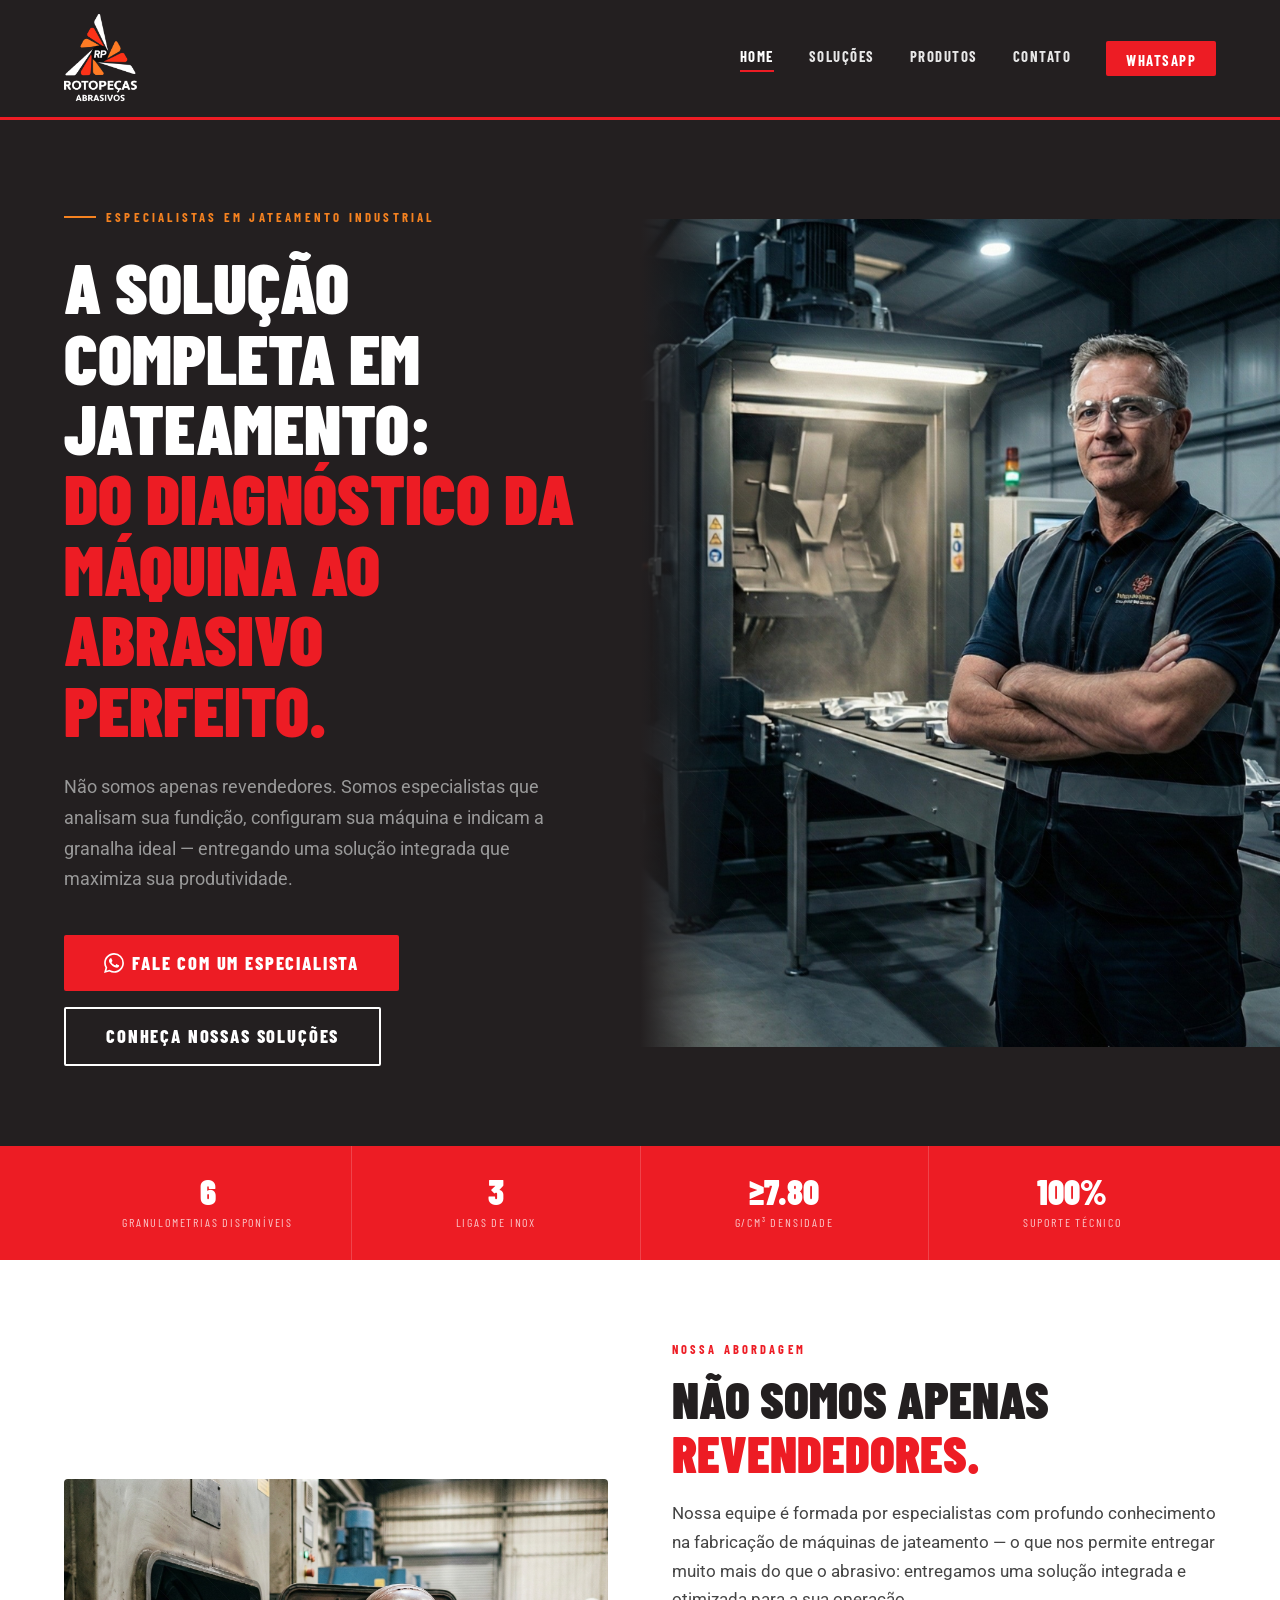
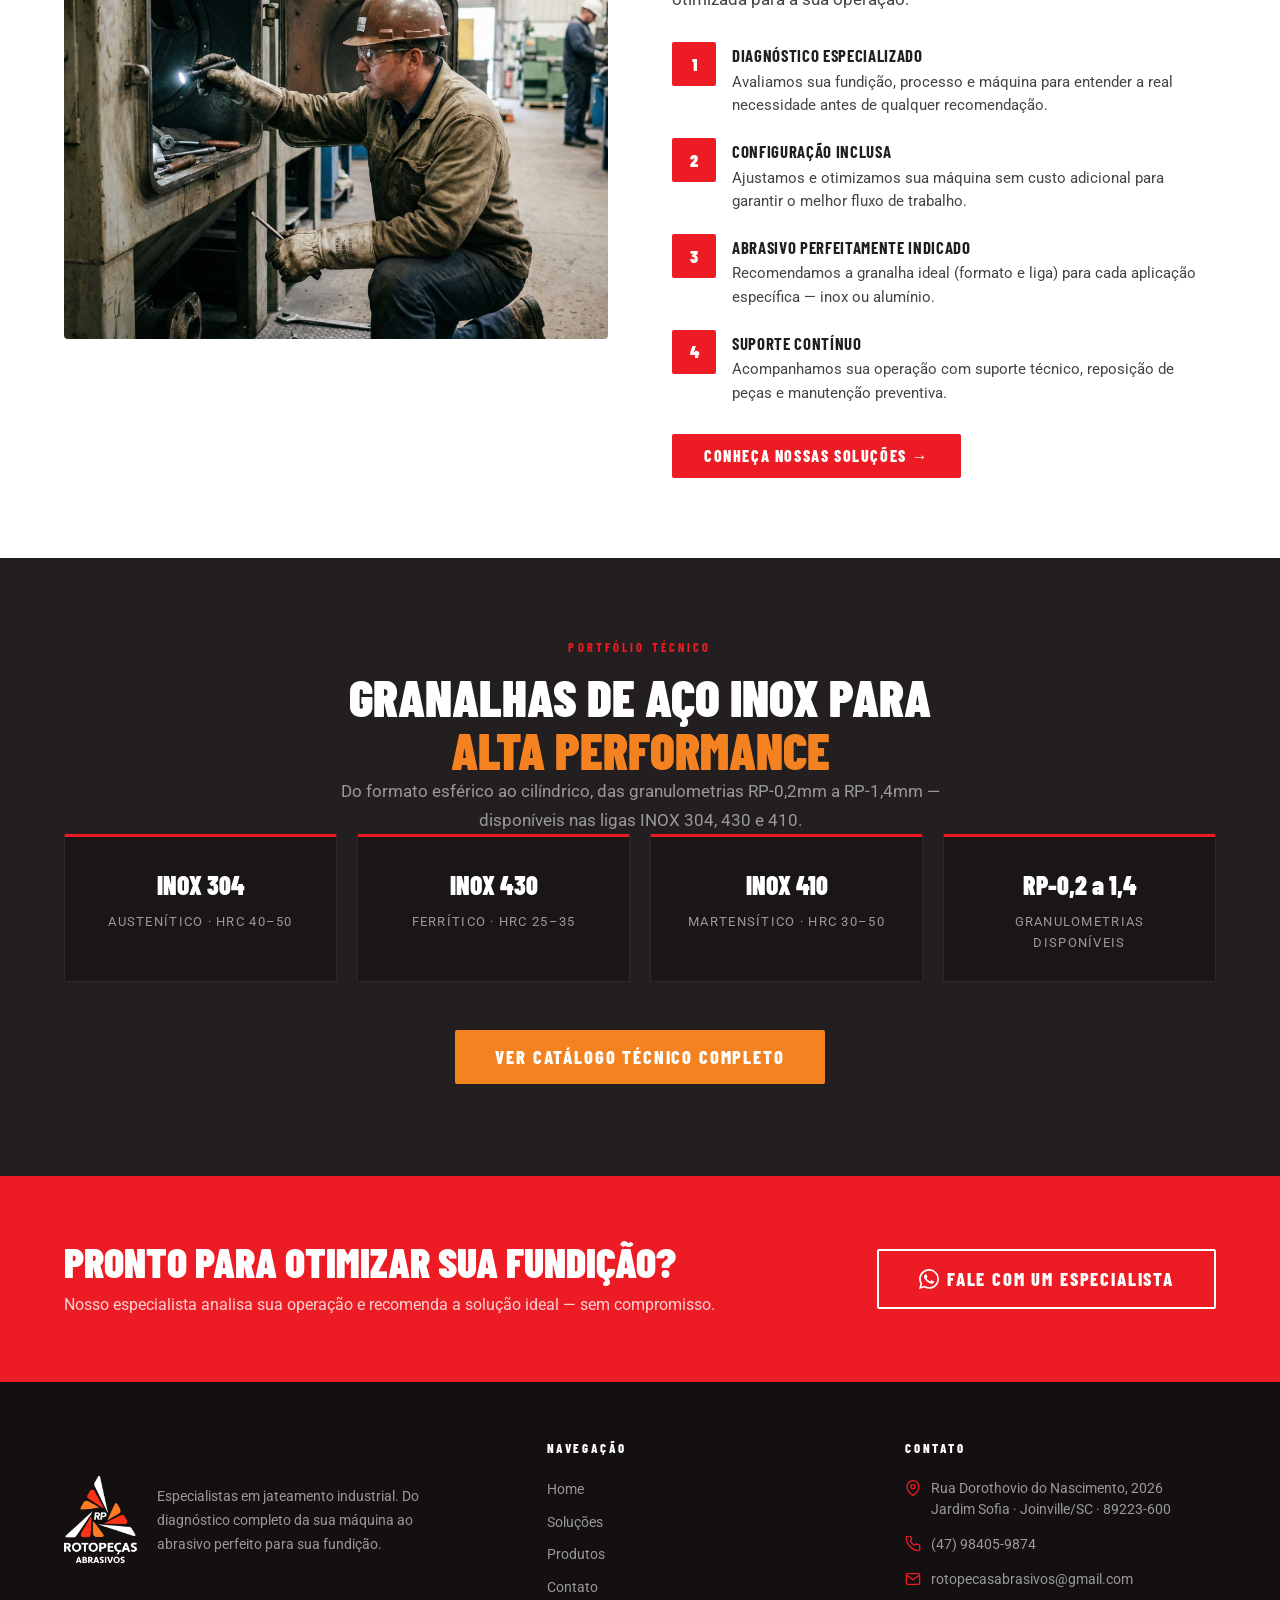
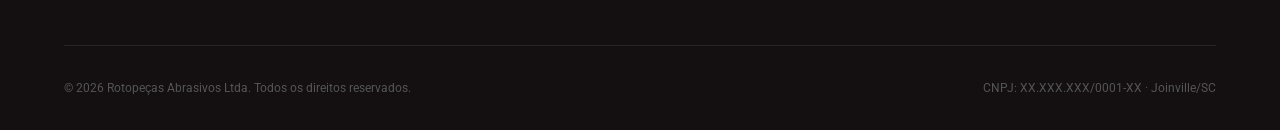
==== index.html @ f560e46e "versão incial do site multi-page rotopeças" ====
<!DOCTYPE html>
<html lang="pt-BR">
<head>
  <meta charset="UTF-8" />
  <meta name="viewport" content="width=device-width, initial-scale=1.0" />
  <title>Rotopeças Abrasivos — Soluções em Jateamento</title>
  <meta name="description" content="Especialistas em configuração de máquinas de jateamento e fornecimento de granalhas de inox. Do diagnóstico ao abrasivo perfeito." />
  <link rel="stylesheet" href="style.css" />
  <script src="script.js" defer></script>
</head>
<body>

  <!-- ===== NAVBAR ===== -->
  <nav class="navbar">
    <a href="index.html" class="navbar__logo">
      <img src="assets/logo-rotopecas.png" alt="Rotopeças Abrasivos" style="height: 90px; margin: 0 auto;">
    </a>
    <button class="nav-toggle" aria-label="Menu">
      <span></span><span></span><span></span>
    </button>
    <div class="navbar__links">
      <a href="index.html" class="active">Home</a>
      <a href="solucoes.html">Soluções</a>
      <a href="produtos.html">Produtos</a>
      <a href="contato.html">Contato</a>
      <a href="https://wa.me/5547984059874" target="_blank" class="navbar__cta">WhatsApp</a>
    </div>
  </nav>

  <!-- ===== HERO ===== -->
  <section class="hero">
    <div class="hero__content">
      <span class="hero__eyebrow">Especialistas em jateamento industrial</span>
      <h1 class="hero__title">
        A solução completa em jateamento:
        <em>Do diagnóstico da máquina ao abrasivo perfeito.</em>
      </h1>
      <p class="hero__desc">
        Não somos apenas revendedores. Somos especialistas que analisam sua fundição,
        configuram sua máquina e indicam a granalha ideal — entregando uma solução integrada
        que maximiza sua produtividade.
      </p>
      <div class="hero__actions">
        <a href="https://wa.me/5547984059874" target="_blank" class="btn btn--red btn--lg">
          <svg width="20" height="20" fill="currentColor" viewBox="0 0 24 24"><path d="M17.472 14.382c-.297-.149-1.758-.867-2.03-.967-.273-.099-.471-.148-.67.15-.197.297-.767.966-.94 1.164-.173.199-.347.223-.644.075-.297-.15-1.255-.463-2.39-1.475-.883-.788-1.48-1.761-1.653-2.059-.173-.297-.018-.458.13-.606.134-.133.298-.347.446-.52.149-.174.198-.298.298-.497.099-.198.05-.371-.025-.52-.075-.149-.669-1.612-.916-2.207-.242-.579-.487-.5-.669-.51-.173-.008-.371-.01-.57-.01-.198 0-.52.074-.792.372-.272.297-1.04 1.016-1.04 2.479 0 1.462 1.065 2.875 1.213 3.074.149.198 2.096 3.2 5.077 4.487.709.306 1.262.489 1.694.625.712.227 1.36.195 1.871.118.571-.085 1.758-.719 2.006-1.413.248-.694.248-1.289.173-1.413-.074-.124-.272-.198-.57-.347m-5.421 7.403h-.004a9.87 9.87 0 01-5.031-1.378l-.361-.214-3.741.982.998-3.648-.235-.374a9.86 9.86 0 01-1.51-5.26c.001-5.45 4.436-9.884 9.888-9.884 2.64 0 5.122 1.03 6.988 2.898a9.825 9.825 0 012.893 6.994c-.003 5.45-4.437 9.884-9.885 9.884m8.413-18.297A11.815 11.815 0 0012.05 0C5.495 0 .16 5.335.157 11.892c0 2.096.547 4.142 1.588 5.945L.057 24l6.305-1.654a11.882 11.882 0 005.683 1.448h.005c6.554 0 11.89-5.335 11.893-11.893a11.821 11.821 0 00-3.48-8.413z"/></svg>
          Fale com um Especialista
        </a>
        <a href="solucoes.html" class="btn btn--outline-white btn--lg">Conheça nossas Soluções</a>
      </div>
    </div>
    <div class="hero__image">
      <div class="img-placeholder">
        <img src="assets/especialista.png" alt="Especialista Jateamento">
      </div>
    </div>
  </section>

  <!-- ===== STATS BAR ===== -->
  <div class="stats-bar">
    <div class="stats-bar__item">
      <span class="stats-bar__num">6</span>
      <span class="stats-bar__label">Granulometrias Disponíveis</span>
    </div>
    <div class="stats-bar__item">
      <span class="stats-bar__num">3</span>
      <span class="stats-bar__label">Ligas de Inox</span>
    </div>
    <div class="stats-bar__item">
      <span class="stats-bar__num">≥7.80</span>
      <span class="stats-bar__label">g/cm³ Densidade</span>
    </div>
    <div class="stats-bar__item">
      <span class="stats-bar__num">100%</span>
      <span class="stats-bar__label">Suporte Técnico</span>
    </div>
  </div>

  <!-- ===== NOSSA ABORDAGEM ===== -->
  <section class="section">
    <div class="abordagem">
      <div class="abordagem__image abordagem__image--relative">
        <div class="img-placeholder img-placeholder--height-460">
          <img src="assets/equipe-especialista.png" alt="Equipe Especialista">
        </div>
      </div>

      <div>
        <span class="section__label">Nossa Abordagem</span>
        <h2 class="section__title">Não somos apenas <em>revendedores.</em></h2>
        <p class="section__subtitle">
          Nossa equipe é formada por especialistas com profundo conhecimento na
          fabricação de máquinas de jateamento — o que nos permite entregar muito mais
          do que o abrasivo: entregamos uma solução integrada e otimizada para a sua operação.
        </p>

        <div class="abordagem__points">
          <div class="abordagem__point">
            <div class="abordagem__point-icon">1</div>
            <div class="abordagem__point-text">
              <strong>Diagnóstico Especializado</strong>
              <p>Avaliamos sua fundição, processo e máquina para entender a real necessidade antes de qualquer recomendação.</p>
            </div>
          </div>
          <div class="abordagem__point">
            <div class="abordagem__point-icon">2</div>
            <div class="abordagem__point-text">
              <strong>Configuração Inclusa</strong>
              <p>Ajustamos e otimizamos sua máquina sem custo adicional para garantir o melhor fluxo de trabalho.</p>
            </div>
          </div>
          <div class="abordagem__point">
            <div class="abordagem__point-icon">3</div>
            <div class="abordagem__point-text">
              <strong>Abrasivo Perfeitamente Indicado</strong>
              <p>Recomendamos a granalha ideal (formato e liga) para cada aplicação específica — inox ou alumínio.</p>
            </div>
          </div>
          <div class="abordagem__point">
            <div class="abordagem__point-icon">4</div>
            <div class="abordagem__point-text">
              <strong>Suporte Contínuo</strong>
              <p>Acompanhamos sua operação com suporte técnico, reposição de peças e manutenção preventiva.</p>
            </div>
          </div>
        </div>

        <a href="solucoes.html" class="btn btn--red">Conheça nossas Soluções →</a>
      </div>
    </div>
  </section>

  <!-- ===== PRODUTOS DESTAQUE ===== -->
  <section class="section section--dark">
    <div class="section-centered section-centered-title">
      <span class="section__label">Portfólio Técnico</span>
      <h2 class="section__title section__title--light section-centered-title-light">Granalhas de Aço Inox para <em>Alta Performance</em></h2>
      <p class="section__subtitle section-centered-subtitle">Do formato esférico ao cilíndrico, das granulometrias RP-0,2mm a RP-1,4mm — disponíveis nas ligas INOX 304, 430 e 410.</p>
    </div>

    <div class="feature-grid">
      <div class="feature-card">
        <div class="feature-title">INOX 304</div>
        <div class="feature-subtitle">Austenítico · HRC 40–50</div>
      </div>
      <div class="feature-card feature-card--orange">
        <div class="feature-title">INOX 430</div>
        <div class="feature-subtitle">Ferrítico · HRC 25–35</div>
      </div>
      <div class="feature-card">
        <div class="feature-title">INOX 410</div>
        <div class="feature-subtitle">Martensítico · HRC 30–50</div>
      </div>
      <div class="feature-card">
        <div class="feature-title">RP-0,2 a 1,4</div>
        <div class="feature-subtitle">Granulometrias disponíveis</div>
      </div>
    </div>

    <div class="section-centered">
      <a href="produtos.html" class="btn btn--orange btn--lg">Ver Catálogo Técnico Completo</a>
    </div>
  </section>

  <!-- ===== CTA STRIP ===== -->
  <div class="cta-strip">
    <div class="cta-strip__text">
      <h2>Pronto para otimizar sua fundição?</h2>
      <p>Nosso especialista analisa sua operação e recomenda a solução ideal — sem compromisso.</p>
    </div>
    <a href="https://wa.me/5547984059874" target="_blank" class="btn btn--outline-white btn--lg">
      <svg width="20" height="20" fill="currentColor" viewBox="0 0 24 24"><path d="M17.472 14.382c-.297-.149-1.758-.867-2.03-.967-.273-.099-.471-.148-.67.15-.197.297-.767.966-.94 1.164-.173.199-.347.223-.644.075-.297-.15-1.255-.463-2.39-1.475-.883-.788-1.48-1.761-1.653-2.059-.173-.297-.018-.458.13-.606.134-.133.298-.347.446-.52.149-.174.198-.298.298-.497.099-.198.05-.371-.025-.52-.075-.149-.669-1.612-.916-2.207-.242-.579-.487-.5-.669-.51-.173-.008-.371-.01-.57-.01-.198 0-.52.074-.792.372-.272.297-1.04 1.016-1.04 2.479 0 1.462 1.065 2.875 1.213 3.074.149.198 2.096 3.2 5.077 4.487.709.306 1.262.489 1.694.625.712.227 1.36.195 1.871.118.571-.085 1.758-.719 2.006-1.413.248-.694.248-1.289.173-1.413-.074-.124-.272-.198-.57-.347m-5.421 7.403h-.004a9.87 9.87 0 01-5.031-1.378l-.361-.214-3.741.982.998-3.648-.235-.374a9.86 9.86 0 01-1.51-5.26c.001-5.45 4.436-9.884 9.888-9.884 2.64 0 5.122 1.03 6.988 2.898a9.825 9.825 0 012.893 6.994c-.003 5.45-4.437 9.884-9.885 9.884m8.413-18.297A11.815 11.815 0 0012.05 0C5.495 0 .16 5.335.157 11.892c0 2.096.547 4.142 1.588 5.945L.057 24l6.305-1.654a11.882 11.882 0 005.683 1.448h.005c6.554 0 11.89-5.335 11.893-11.893a11.821 11.821 0 00-3.48-8.413z"/></svg>
      Fale com um Especialista
    </a>
  </div>

  <!-- ===== FOOTER ===== -->
  <footer class="footer">
    <div class="footer__top">
      <div class="footer__brand">
        <img src="assets/logo-rotopecas.png" alt="Rotopeças Abrasivos" style="height: 90px;">
        <div>
          <p>Especialistas em jateamento industrial. Do diagnóstico completo da sua máquina ao abrasivo perfeito para sua fundição.</p>
        </div>
      </div>
      <div>
        <div class="footer__col-title">Navegação</div>
        <div class="footer__links">
          <a href="index.html">Home</a>
          <a href="solucoes.html">Soluções</a>
          <a href="produtos.html">Produtos</a>
          <a href="contato.html">Contato</a>
        </div>
      </div>
      <div>
        <div class="footer__col-title">Contato</div>
        <div class="footer__contact-item">
          <svg width="16" height="16" fill="none" stroke="currentColor" stroke-width="2" viewBox="0 0 24 24"><path d="M21 10c0 7-9 13-9 13s-9-6-9-13a9 9 0 0118 0z"/><circle cx="12" cy="10" r="3"/></svg>
          <span>Rua Dorothovio do Nascimento, 2026<br/>Jardim Sofia · Joinville/SC · 89223-600</span>
        </div>
        <div class="footer__contact-item">
          <svg width="16" height="16" fill="none" stroke="currentColor" stroke-width="2" viewBox="0 0 24 24"><path d="M22 16.92v3a2 2 0 01-2.18 2 19.79 19.79 0 01-8.63-3.07A19.5 19.5 0 013.07 9.18 19.79 19.79 0 012 2.18 2 2 0 014 0h3a2 2 0 012 1.72 12.84 12.84 0 00.7 2.81 2 2 0 01-.45 2.11L8.09 7.91a16 16 0 006 6l1.27-1.27a2 2 0 012.11-.45 12.84 12.84 0 002.81.7A2 2 0 0122 14v2.92z"/></svg>
          <span><a href="tel:+5547984059874">(47) 98405-9874</a></span>
        </div>
        <div class="footer__contact-item">
          <svg width="16" height="16" fill="none" stroke="currentColor" stroke-width="2" viewBox="0 0 24 24"><path d="M4 4h16c1.1 0 2 .9 2 2v12c0 1.1-.9 2-2 2H4c-1.1 0-2-.9-2-2V6c0-1.1.9-2 2-2z"/><polyline points="22,6 12,13 2,6"/></svg>
          <span><a href="mailto:rotopecasabrasivos@gmail.com">rotopecasabrasivos@gmail.com</a></span>
        </div>
      </div>
    </div>
    <div class="footer__bottom">
      <span>© 2026 Rotopeças Abrasivos Ltda. Todos os direitos reservados.</span>
      <span>CNPJ: XX.XXX.XXX/0001-XX · Joinville/SC</span>
    </div>
  </footer>

</body>
</html>
---- style.css ----
/* =========================================
   ROTOPEÇAS ABRASIVOS LTDA — style.css
   Industrial / Precision Aesthetic
   Fonts: Barlow Condensed (display) + Roboto (body)
   ========================================= */

@import url('https://fonts.googleapis.com/css2?family=Barlow+Condensed:wght@400;600;700;800;900&family=Roboto:wght@300;400;500;700&display=swap');

/* --- CSS Variables --- */
:root {
  --black:    #231f20;
  --red:      #ed1c24;
  --orange:   #f58220;
  --white:    #ffffff;
  --gray-100: #f5f5f5;
  --gray-200: #e8e8e8;
  --gray-400: #999999;
  --gray-700: #444444;
  --font-display: 'Barlow Condensed', sans-serif;
  --font-body:    'Roboto', sans-serif;
  --transition:   0.28s cubic-bezier(0.4, 0, 0.2, 1);
  --shadow-sm:    0 2px 8px rgba(0,0,0,0.10);
  --shadow-md:    0 6px 24px rgba(0,0,0,0.14);
  --shadow-lg:    0 16px 48px rgba(0,0,0,0.20);
}

/* --- Reset & Base --- */
*, *::before, *::after { box-sizing: border-box; margin: 0; padding: 0; }
html { scroll-behavior: smooth; font-size: 16px; }
body {
  font-family: var(--font-body);
  background: var(--white);
  color: var(--black);
  line-height: 1.6;
  overflow-x: hidden;
}
img { display: block; max-width: 100%; }
a { text-decoration: none; color: inherit; }
ul { list-style: none; }

/* =========================================
   NAVBAR
   ========================================= */
.navbar {
  position: sticky;
  top: 0;
  z-index: 1000;
  background: var(--black);
  border-bottom: 3px solid var(--red);
  display: flex;
  align-items: center;
  justify-content: space-between;
  padding: 0 5vw;
  height: 120px;
}
.navbar__logo {
  display: flex;
  flex-direction: row;
  align-items: center;
  justify-content: flex-start;
  gap: 20px;
}
.navbar__logo span:first-child {
  font-family: var(--font-display);
  font-weight: 900;
  font-size: 1.45rem;
  letter-spacing: 0.04em;
  color: var(--white);
  text-transform: uppercase;
}
.navbar__logo span:last-child {
  font-family: var(--font-display);
  font-weight: 600;
  font-size: 0.7rem;
  letter-spacing: 0.18em;
  color: var(--orange);
  text-transform: uppercase;
}
.navbar__links {
  display: flex;
  gap: 2.2rem;
  align-items: center;
}
.navbar__links a {
  font-family: var(--font-display);
  font-weight: 700;
  font-size: 0.92rem;
  letter-spacing: 0.1em;
  text-transform: uppercase;
  color: var(--gray-200);
  position: relative;
  padding-bottom: 4px;
  transition: color var(--transition);
}
.navbar__links a::after {
  content: '';
  position: absolute;
  bottom: 0; left: 0;
  width: 0; height: 2px;
  background: var(--red);
  transition: width var(--transition);
}
.navbar__links a:hover,
.navbar__links a.active { color: var(--white); }
.navbar__links a:hover::after,
.navbar__links a.active::after { width: 100%; }
.navbar__cta {
  background: var(--red);
  color: var(--white) !important;
  padding: 8px 20px;
  border-radius: 2px;
  font-family: var(--font-display);
  font-weight: 800;
  font-size: 0.85rem;
  letter-spacing: 0.12em;
  text-transform: uppercase;
  transition: background var(--transition), transform var(--transition);
}
.navbar__cta:hover { background: #c4141a !important; transform: translateY(-1px); }
.navbar__cta::after { display: none !important; }

/* Hamburger */
.nav-toggle { display: none; background: none; border: none; cursor: pointer; padding: 4px; }
.nav-toggle span {
  display: block; width: 24px; height: 2px;
  background: var(--white); margin: 5px 0;
  transition: all var(--transition);
}

/* =========================================
   BUTTONS
   ========================================= */
.btn {
  display: inline-flex; align-items: center; gap: 8px;
  font-family: var(--font-display);
  font-weight: 800;
  font-size: 1rem;
  letter-spacing: 0.1em;
  text-transform: uppercase;
  padding: 14px 32px;
  border: none;
  cursor: pointer;
  border-radius: 2px;
  transition: all var(--transition);
  line-height: 1;
}
.btn--red   { background: var(--red);    color: var(--white); }
.btn--red:hover { background: #c4141a; transform: translateY(-2px); box-shadow: 0 8px 20px rgba(237,28,36,0.35); }
.btn--orange { background: var(--orange); color: var(--white); }
.btn--orange:hover { background: #d96f15; transform: translateY(-2px); box-shadow: 0 8px 20px rgba(245,130,32,0.35); }
.btn--outline-white {
  background: transparent;
  color: var(--white);
  border: 2px solid var(--white);
}
.btn--outline-white:hover { background: var(--white); color: var(--black); }
.btn--outline-red {
  background: transparent;
  color: var(--red);
  border: 2px solid var(--red);
}
.btn--outline-red:hover { background: var(--red); color: var(--white); }
.btn--lg { font-size: 1.15rem; padding: 18px 40px; }
.btn--xl { font-size: 1.3rem; padding: 22px 56px; }

/* =========================================
   SECTION COMMONS
   ========================================= */
.section { padding: 80px 5vw; }
.section--dark { background: var(--black); color: var(--white); }
.section--gray { background: var(--gray-100); }
.section__label {
  font-family: var(--font-display);
  font-weight: 700;
  font-size: 0.78rem;
  letter-spacing: 0.25em;
  text-transform: uppercase;
  color: var(--red);
  margin-bottom: 12px;
  display: block;
}
.section__title {
  font-family: var(--font-display);
  font-weight: 900;
  font-size: clamp(2rem, 4vw, 3.2rem);
  line-height: 1.05;
  text-transform: uppercase;
  margin-bottom: 20px;
}
.section__title em { font-style: normal; color: var(--red); }
.section__title--light em { color: var(--orange); }
.section__subtitle {
  font-size: 1.05rem;
  color: var(--gray-700);
  max-width: 640px;
  line-height: 1.7;
}
.section--dark .section__subtitle { color: var(--gray-400); }

/* =========================================
   IMAGE PLACEHOLDER
   ========================================= */
.img-placeholder {
  background: linear-gradient(135deg, #2a2a2a 0%, #1a1a1a 100%);
  display: flex;
  flex-direction: column;
  align-items: center;
  justify-content: center;
  color: #555;
  font-family: var(--font-display);
  font-size: 0.85rem;
  letter-spacing: 0.1em;
  text-transform: uppercase;
  gap: 10px;
  position: relative;
  overflow: hidden;
  height: 100%;
}

.img-placeholder img {
  width: 100%;
  height: 100%;
  object-fit: cover;
  object-position: center;
}
.img-placeholder::before {
  content: '';
  position: absolute;
  inset: 0;
  background: repeating-linear-gradient(
    45deg,
    transparent,
    transparent 20px,
    rgba(255,255,255,0.02) 20px,
    rgba(255,255,255,0.02) 21px
  );
}
.img-placeholder svg { opacity: 0.3; }
.img-placeholder span { opacity: 0.5; }

/* =========================================
   HERO — INDEX
   ========================================= */
.hero {
  min-height: 92vh;
  background: var(--black);
  display: grid;
  grid-template-columns: 1fr 1fr;
  align-items: center;
  gap: 0;
  position: relative;
  overflow: hidden;
}

.hero__content {
  padding: 80px 5vw 80px 5vw;
  z-index: 2;
  animation: fadeUp 0.8s ease both;
}
.hero__eyebrow {
  display: inline-flex;
  align-items: center;
  gap: 10px;
  font-family: var(--font-display);
  font-weight: 700;
  font-size: 0.8rem;
  letter-spacing: 0.25em;
  text-transform: uppercase;
  color: var(--orange);
  margin-bottom: 24px;
}
.hero__eyebrow::before {
  content: '';
  display: block;
  width: 32px; height: 2px;
  background: var(--orange);
}
.hero__title {
  font-family: var(--font-display);
  font-weight: 900;
  font-size: clamp(2.5rem, 5.5vw, 4.4rem);
  line-height: 1.0;
  text-transform: uppercase;
  color: var(--white);
  margin-bottom: 28px;
}
.hero__title em { font-style: normal; color: var(--red); display: block; }
.hero__desc {
  font-size: 1.1rem;
  color: var(--gray-400);
  max-width: 500px;
  line-height: 1.75;
  margin-bottom: 40px;
}
.hero__actions { display: flex; gap: 16px; flex-wrap: wrap; }
.hero__image {
  height: 92vh;
  position: relative;
}
.hero__image .img-placeholder {
  height: 100%;
  width: 100%;
}
.hero__image::after {
  content: '';
  position: absolute;
  left: 0; top: 0; bottom: 0;
  width: 80px;
  background: linear-gradient(to right, var(--black), transparent);
  pointer-events: none;
}

/* =========================================
   STATS BAR
   ========================================= */
.stats-bar {
  background: var(--red);
  padding: 0 5vw;
  display: flex;
  gap: 0;
  overflow: hidden;
}
.stats-bar__item {
  flex: 1;
  padding: 28px 24px;
  border-right: 1px solid rgba(255,255,255,0.18);
  display: flex;
  flex-direction: column;
  align-items: center;
  text-align: center;
  gap: 4px;
}
.stats-bar__item:last-child { border-right: none; }
.stats-bar__num {
  font-family: var(--font-display);
  font-weight: 900;
  font-size: 2.2rem;
  color: var(--white);
  line-height: 1;
}
.stats-bar__label {
  font-family: var(--font-display);
  font-size: 0.75rem;
  letter-spacing: 0.15em;
  text-transform: uppercase;
  color: rgba(255,255,255,0.75);
}

/* =========================================
   ABORDAGEM — INDEX
   ========================================= */
.abordagem {
  display: grid;
  grid-template-columns: 1fr 1fr;
  gap: 64px;
  align-items: center;
}
.abordagem__image {
  height: 460px;
  border-radius: 4px;
  overflow: hidden;
  position: relative;
}
.abordagem__image .img-placeholder { height: 100%; }
.abordagem__badge {
  position: absolute;
  bottom: -20px; right: -20px;
  background: var(--red);
  color: var(--white);
  font-family: var(--font-display);
  font-weight: 900;
  font-size: 0.8rem;
  letter-spacing: 0.15em;
  text-transform: uppercase;
  padding: 16px 24px;
  line-height: 1.3;
  text-align: center;
  border-radius: 2px;
  box-shadow: var(--shadow-lg);
}
.abordagem__points {
  display: flex;
  flex-direction: column;
  gap: 20px;
  margin: 28px 0;
}
.abordagem__point {
  display: flex;
  gap: 16px;
  align-items: flex-start;
}
.abordagem__point-icon {
  width: 44px; height: 44px; min-width: 44px;
  background: var(--red);
  border-radius: 2px;
  display: flex;
  align-items: center;
  justify-content: center;
  color: var(--white);
  font-family: var(--font-display);
  font-weight: 900;
  font-size: 1.1rem;
}
.abordagem__point-text strong {
  display: block;
  font-family: var(--font-display);
  font-weight: 700;
  font-size: 1.05rem;
  letter-spacing: 0.04em;
  text-transform: uppercase;
  color: var(--black);
  margin-bottom: 2px;
}
.abordagem__point-text p { font-size: 0.92rem; color: var(--gray-700); }

/* =========================================
   PAGE HERO (inner pages)
   ========================================= */
.page-hero {
  background: var(--black);
  padding: 72px 5vw 64px;
  position: relative;
  overflow: hidden;
  border-bottom: 3px solid var(--red);
}

.page-hero__label {
  font-family: var(--font-display);
  font-weight: 700;
  font-size: 0.78rem;
  letter-spacing: 0.3em;
  text-transform: uppercase;
  color: var(--orange);
  display: flex;
  align-items: center;
  gap: 10px;
  margin-bottom: 16px;
}
.page-hero__label::before {
  content: '';
  display: block; width: 28px; height: 2px;
  background: var(--orange);
}
.page-hero__title {
  font-family: var(--font-display);
  font-weight: 900;
  font-size: clamp(2.2rem, 5vw, 4rem);
  text-transform: uppercase;
  color: var(--white);
  line-height: 1.0;
  max-width: 800px;
}
.page-hero__title em { font-style: normal; color: var(--red); }
.page-hero__sub {
  font-size: 1rem;
  color: var(--gray-400);
  margin-top: 16px;
  max-width: 600px;
}

/* =========================================
   SOLUCOES PAGE
   ========================================= */
.steps-grid {
  display: grid;
  grid-template-columns: repeat(2, 1fr);
  gap: 24px;
  margin-top: 56px;
}
.step-card {
  background: var(--white);
  border: 1px solid var(--gray-200);
  border-top: 4px solid var(--red);
  padding: 36px 32px;
  position: relative;
  transition: box-shadow var(--transition), transform var(--transition);
  border-radius: 2px;
}
.step-card:hover { box-shadow: var(--shadow-lg); transform: translateY(-4px); }
.step-card:nth-child(2) { border-top-color: var(--orange); }
.step-card:nth-child(3) { border-top-color: var(--orange); }
.step-card__num {
  font-family: var(--font-display);
  font-weight: 900;
  font-size: 4rem;
  color: var(--gray-200);
  line-height: 1;
  position: absolute;
  top: 20px; right: 24px;
}
.step-card__icon {
  width: 52px; height: 52px;
  background: var(--black);
  border-radius: 2px;
  display: flex;
  align-items: center;
  justify-content: center;
  margin-bottom: 20px;
}
.step-card__title {
  font-family: var(--font-display);
  font-weight: 800;
  font-size: 1.35rem;
  letter-spacing: 0.04em;
  text-transform: uppercase;
  color: var(--black);
  margin-bottom: 12px;
}
.step-card__desc {
  font-size: 0.95rem;
  color: var(--gray-700);
  line-height: 1.7;
}
.step-card__detail-list {
  margin-top: 16px;
  display: flex;
  flex-direction: column;
  gap: 8px;
}
.step-card__detail-list li {
  font-size: 0.88rem;
  color: var(--gray-700);
  padding-left: 16px;
  position: relative;
}
.step-card__detail-list li::before {
  content: '▶';
  position: absolute;
  left: 0;
  color: var(--red);
  font-size: 0.55rem;
  top: 5px;
}

/* Consultivo full section */
.consultivo {
  display: grid;
  grid-template-columns: 1fr 1fr;
  gap: 64px;
  align-items: center;
  margin-bottom: 80px;
}
.consultivo__image {
  height: 420px;
  border-radius: 4px;
  overflow: hidden;
}
.consultivo__image .img-placeholder { height: 100%; }
.highlight-box {
  background: var(--black);
  color: var(--white);
  border-left: 4px solid var(--red);
  padding: 28px 32px;
  margin: 32px 0;
  border-radius: 0 4px 4px 0;
}
.highlight-box p {
  font-family: var(--font-display);
  font-weight: 600;
  font-size: 1.1rem;
  line-height: 1.5;
}
.highlight-box p em { font-style: normal; color: var(--orange); }

/* =========================================
   PRODUTOS PAGE
   ========================================= */
.granulometria-grid {
  display: flex;
  flex-wrap: wrap;
  gap: 12px;
  margin: 32px 0 48px;
}
.gran-tag {
  background: var(--black);
  color: var(--white);
  font-family: var(--font-display);
  font-weight: 800;
  font-size: 1.05rem;
  letter-spacing: 0.08em;
  padding: 10px 20px;
  border-radius: 2px;
  border-bottom: 3px solid var(--red);
  transition: all var(--transition);
}
.gran-tag:hover { background: var(--red); border-bottom-color: #900; }

/* Tables */
.table-wrap {
  overflow-x: auto;
  border-radius: 4px;
  box-shadow: var(--shadow-md);
  margin-bottom: 48px;
}
.tech-table {
  width: 100%;
  border-collapse: collapse;
  font-size: 0.9rem;
  min-width: 720px;
}
.tech-table thead {
  background: var(--black);
  color: var(--white);
}
.tech-table thead th {
  font-family: var(--font-display);
  font-weight: 700;
  font-size: 0.8rem;
  letter-spacing: 0.12em;
  text-transform: uppercase;
  padding: 16px 18px;
  text-align: left;
  border-right: 1px solid rgba(255,255,255,0.08);
  white-space: nowrap;
}
.tech-table thead th:last-child { border-right: none; }
.tech-table tbody tr { border-bottom: 1px solid var(--gray-200); transition: background var(--transition); }
.tech-table tbody tr:last-child { border-bottom: none; }
.tech-table tbody tr:hover { background: #fff5f5; }
.tech-table tbody td {
  padding: 14px 18px;
  color: var(--gray-700);
  border-right: 1px solid var(--gray-200);
  vertical-align: middle;
}
.tech-table tbody td:last-child { border-right: none; }
.tech-table tbody td:first-child {
  font-family: var(--font-display);
  font-weight: 700;
  font-size: 1rem;
  color: var(--black);
  white-space: nowrap;
}
.tech-table .td-badge {
  display: inline-block;
  background: var(--gray-100);
  border-radius: 2px;
  padding: 3px 8px;
  font-size: 0.8rem;
  font-family: var(--font-display);
  font-weight: 600;
  letter-spacing: 0.05em;
  color: var(--black);
}
.liga-304 { color: var(--red); }
.liga-430 { color: var(--orange); }
.liga-410 { color: var(--gray-700); }

.table-section-title {
  font-family: var(--font-display);
  font-weight: 900;
  font-size: 1.4rem;
  letter-spacing: 0.06em;
  text-transform: uppercase;
  color: var(--black);
  margin-bottom: 16px;
  padding-bottom: 10px;
  border-bottom: 2px solid var(--red);
  display: flex;
  align-items: center;
  gap: 12px;
}
.table-section-title::before {
  content: '';
  width: 8px; height: 24px;
  background: var(--red);
  border-radius: 1px;
  display: block;
}

/* Specs grid */
.specs-grid {
  display: grid;
  grid-template-columns: repeat(3, 1fr);
  gap: 20px;
  margin-bottom: 56px;
}
.spec-card {
  background: var(--black);
  color: var(--white);
  padding: 28px 24px;
  border-radius: 4px;
  border-bottom: 3px solid var(--red);
  text-align: center;
}
.spec-card:nth-child(2) { border-bottom-color: var(--orange); }
.spec-card__value {
  font-family: var(--font-display);
  font-weight: 900;
  font-size: 2rem;
  color: var(--white);
  line-height: 1;
  margin-bottom: 8px;
}
.spec-card__label {
  font-size: 0.85rem;
  color: var(--gray-400);
  font-family: var(--font-display);
  letter-spacing: 0.08em;
  text-transform: uppercase;
}

/* =========================================
   CONTATO PAGE
   ========================================= */
.contato-layout {
  display: grid;
  grid-template-columns: 1fr 1fr;
  gap: 64px;
  align-items: start;
}
.contato-info__block {
  display: flex;
  gap: 20px;
  align-items: flex-start;
  margin-bottom: 36px;
}
.contato-info__icon {
  width: 52px; height: 52px; min-width: 52px;
  background: var(--red);
  border-radius: 2px;
  display: flex;
  align-items: center;
  justify-content: center;
  color: var(--white);
}
.contato-info__label {
  font-family: var(--font-display);
  font-weight: 700;
  font-size: 0.75rem;
  letter-spacing: 0.2em;
  text-transform: uppercase;
  color: var(--red);
  margin-bottom: 4px;
}
.contato-info__value {
  font-size: 1rem;
  color: var(--black);
  line-height: 1.6;
  font-weight: 500;
}
.contato-info__value a { color: var(--black); transition: color var(--transition); }
.contato-info__value a:hover { color: var(--red); }

.wpp-card {
  background: var(--black);
  border-radius: 8px;
  padding: 48px 40px;
  text-align: center;
  max-width: 100%;
  overflow: hidden;
}
.wpp-card__icon {
  width: 80px; height: 80px;
  background: #25D366;
  border-radius: 50%;
  display: flex;
  align-items: center;
  justify-content: center;
  margin: 0 auto 24px;
}
.wpp-card__title {
  font-family: var(--font-display);
  font-weight: 900;
  font-size: 1.8rem;
  text-transform: uppercase;
  color: var(--white);
  margin-bottom: 12px;
  line-height: 1.1;
}
.wpp-card__sub {
  color: var(--gray-400);
  font-size: 0.95rem;
  margin-bottom: 36px;
  line-height: 1.6;
}
.wpp-card__num {
  font-family: var(--font-display);
  font-weight: 800;
  font-size: 1.5rem;
  color: #25D366;
  margin-bottom: 28px;
}
.btn--wpp {
  background: #25D366;
  color: var(--white) !important;
  width: 100%;
  justify-content: center;
  font-size: 1.15rem;
  padding: 18px;
  border-radius: 4px;
  transition: all var(--transition);
}
.btn--wpp:hover { background: #1da851; transform: scale(1.02); box-shadow: 0 8px 32px rgba(37,211,102,0.35); }

/* Map placeholder */
.map-placeholder {
  height: 280px;
  background: var(--gray-100);
  border-radius: 4px;
  display: flex;
  flex-direction: column;
  align-items: center;
  justify-content: center;
  gap: 12px;
  color: var(--gray-400);
  font-family: var(--font-display);
  font-size: 0.85rem;
  letter-spacing: 0.1em;
  text-transform: uppercase;
  border: 2px solid #ccc;
  margin-top: 32px;
}

/* =========================================
   CTA STRIP
   ========================================= */
.cta-strip {
  background: var(--red);
  padding: 64px 5vw;
  display: flex;
  align-items: center;
  justify-content: space-between;
  gap: 32px;
  flex-wrap: wrap;
}
.cta-strip__text h2 {
  font-family: var(--font-display);
  font-weight: 900;
  font-size: clamp(1.6rem, 3.5vw, 2.6rem);
  text-transform: uppercase;
  color: var(--white);
  line-height: 1.05;
  margin-bottom: 8px;
}
.cta-strip__text p {
  color: rgba(255,255,255,0.8);
  font-size: 1rem;
}

/* =========================================
   FOOTER
   ========================================= */
.footer {
  background: #141011;
  padding: 56px 5vw 32px;
  color: var(--gray-400);
}
.footer__top {
  display: grid;
  grid-template-columns: 1.4fr 1fr 1fr;
  gap: 48px;
  padding-bottom: 40px;
  border-bottom: 1px solid rgba(255,255,255,0.08);
  margin-bottom: 32px;
}

/* --- Adicionado aqui para colocar logo e texto lado a lado --- */
.footer__brand {
  display: flex;
  align-items: center;
  gap: 20px;
}
.footer__brand img {
  flex-shrink: 0; /* Garante que a logo não amasse */
}
/* ------------------------------------------------------------- */

.footer__brand span:first-child {
  font-family: var(--font-display);
  font-weight: 900;
  font-size: 1.3rem;
  color: var(--white);
  text-transform: uppercase;
  letter-spacing: 0.04em;
  display: block;
  margin-bottom: 4px;
}
.footer__brand span:last-child {
  font-family: var(--font-display);
  font-weight: 600;
  font-size: 0.65rem;
  letter-spacing: 0.2em;
  color: var(--orange);
  text-transform: uppercase;
  display: block;
  margin-bottom: 16px;
}
.footer__brand p { 
  font-size: 0.88rem; 
  line-height: 1.7; 
  max-width: 300px; 
}
.footer__col-title {
  font-family: var(--font-display);
  font-weight: 800;
  font-size: 0.8rem;
  letter-spacing: 0.2em;
  text-transform: uppercase;
  color: var(--white);
  margin-bottom: 20px;
}
.footer__links {
  display: flex;
  flex-direction: column;
  gap: 10px;
}
.footer__links a {
  font-size: 0.88rem;
  color: var(--gray-400);
  transition: color var(--transition);
}
.footer__links a:hover { color: var(--orange); }
.footer__contact-item {
  display: flex;
  gap: 10px;
  align-items: flex-start;
  margin-bottom: 14px;
  font-size: 0.88rem;
  line-height: 1.5;
}
.footer__contact-item svg { min-width: 16px; color: var(--red); margin-top: 2px; }
.footer__bottom {
  display: flex;
  justify-content: space-between;
  align-items: center;
  flex-wrap: wrap;
  gap: 12px;
  font-size: 0.78rem;
  color: #555;
}
.footer__bottom a { color: #555; transition: color var(--transition); }
.footer__bottom a:hover { color: var(--orange); }

/* =========================================
   ANIMATIONS
   ========================================= */
@keyframes fadeUp {
  from { opacity: 0; transform: translateY(28px); }
  to   { opacity: 1; transform: translateY(0); }
}

/* =========================================
   QUICK LINKS
   ========================================= */
.quick-links {
  margin-top: 24px;
  background: var(--gray-100);
  border-radius: 4px;
  padding: 28px 24px;
}
.quick-links__title {
  font-family: var(--font-display);
  font-weight: 800;
  font-size: 0.8rem;
  letter-spacing: 0.2em;
  text-transform: uppercase;
  color: var(--black);
  margin-bottom: 16px;
}
.quick-links__list {
  display: flex;
  flex-direction: column;
  gap: 10px;
}
.quick-link {
  display: flex;
  align-items: center;
  gap: 10px;
  padding: 12px 16px;
  background: white;
  border-radius: 4px;
  font-size: 0.9rem;
  color: var(--black);
  font-family: var(--font-body);
  font-weight: 500;
  border: 1px solid var(--gray-200);
  transition: all 0.25s ease;
  text-decoration: none;
}
.quick-link:hover {
  background: var(--gray-100);
  transform: translateY(-1px);
}
.quick-link__arrow {
  color: #25D366;
}

/* =========================================
   WHATSAPP CTA GIANT
   ========================================= */
.wpp-cta-giant {
  background: var(--black);
  padding: 80px 5vw;
  display: flex;
  flex-direction: column;
  align-items: center;
  text-align: center;
  gap: 28px;
}
.wpp-cta-giant__icon {
  width: 100px;
  height: 100px;
  background: #25D366;
  border-radius: 50%;
  display: flex;
  align-items: center;
  justify-content: center;
  box-shadow: 0 0 60px rgba(37,211,102,0.35);
  animation: pulse-wpp 2.2s ease-in-out infinite;
}
@keyframes pulse-wpp {
  0%, 100% { box-shadow: 0 0 40px rgba(37,211,102,0.3); }
  50%       { box-shadow: 0 0 80px rgba(37,211,102,0.55), 0 0 140px rgba(37,211,102,0.15); }
}
.wpp-cta-giant__eyebrow {
  font-family: var(--font-display);
  font-weight: 700;
  font-size: 0.8rem;
  letter-spacing: 0.25em;
  text-transform: uppercase;
  color: #25D366;
}
.wpp-cta-giant__title {
  font-family: var(--font-display);
  font-weight: 900;
  font-size: clamp(2rem, 5vw, 3.6rem);
  text-transform: uppercase;
  color: var(--white);
  line-height: 1.0;
  max-width: 700px;
}
.wpp-cta-giant__title em { font-style:normal; color: #25D366; }
.wpp-cta-giant__sub {
  color: var(--gray-400);
  font-size: 1rem;
  max-width: 520px;
  line-height: 1.7;
}
.wpp-cta-giant__number {
  font-family: var(--font-display);
  font-weight: 800;
  font-size: 2rem;
  color: var(--white);
  letter-spacing: 0.05em;
}
.wpp-btn-giant {
  display: inline-flex;
  align-items: center;
  gap: 14px;
  background: #25D366;
  color: var(--white);
  font-family: var(--font-display);
  font-weight: 900;
  font-size: 1.35rem;
  letter-spacing: 0.08em;
  text-transform: uppercase;
  padding: 22px 56px;
  border-radius: 6px;
  transition: all 0.28s ease;
  text-decoration: none;
  border: none;
  cursor: pointer;
  margin-top: 8px;
}
.wpp-btn-giant:hover {
  background: #1ebe5d;
  transform: scale(1.04) translateY(-2px);
  box-shadow: 0 12px 40px rgba(37,211,102,0.45);
}
.wpp-hint {
  font-size: 0.82rem;
  color: #555;
  letter-spacing: 0.05em;
}

/* =========================================
   INLINE STYLES FROM HTML
   ========================================= */
.img-placeholder--height-420 {
  height: 420px;
}
.img-placeholder--height-460 {
  height: 460px;
}
.abordagem__image--relative {
  position: relative;
}
.text-highlight {
  color: var(--gray-700);
  font-size: 0.95rem;
  line-height: 1.7;
}
.section-centered {
  text-align: center;
  margin-bottom: 12px;
}
.section-centered-title {
  max-width: 700px;
  margin: 0 auto;
}
.section-centered-title-light {
  color: var(--white);
  max-width: 600px;
  margin: 0 auto;
}
.section-centered-subtitle {
  margin: 0 auto;
  text-align: center;
}
.feature-grid {
  display: grid;
  grid-template-columns: repeat(auto-fit, minmax(200px, 1fr));
  gap: 20px;
  margin-bottom: 48px;
}
.feature-card {
  background: #1a1617;
  border: 1px solid rgba(255,255,255,0.08);
  border-top: 3px solid var(--red);
  padding: 28px 24px;
  border-radius: 2px;
  text-align: center;
}
.feature-title {
  font-family: var(--font-display);
  font-weight: 900;
  font-size: 1.6rem;
  color: var(--white);
  margin-bottom: 6px;
}
.feature-subtitle {
  font-size: 0.8rem;
  color: var(--gray-400);
  letter-spacing: 0.1em;
  text-transform: uppercase;
}
.td-badge--red {
  background: #fff0f0;
  color: var(--red);
}
.td-badge--orange {
  background: #fff5eb;
  color: var(--orange);
}

/* =========================================
   RESPONSIVE
   ========================================= */
@media (max-width: 1024px) {
  .hero { grid-template-columns: 1fr; }
  .hero__image { height: 380px; }
  .hero__image::after { width: 0; }
  .abordagem { grid-template-columns: 1fr; }
  .consultivo { grid-template-columns: 1fr; }
  .contato-layout { grid-template-columns: 1fr; }
  .footer__top { grid-template-columns: 1fr 1fr; }
  .specs-grid { grid-template-columns: repeat(2, 1fr); }
}

@media (max-width: 768px) {
  .steps-grid { grid-template-columns: 1fr; }
  .stats-bar { flex-wrap: wrap; }
  .stats-bar__item { flex: 1 1 45%; }
  .navbar__links { display: none; flex-direction: column; position: absolute; top: 70px; left: 0; right: 0; background: var(--black); padding: 24px 5vw; gap: 16px; border-top: 1px solid rgba(255,255,255,0.08); }
  .navbar__links.open { display: flex; }
  .nav-toggle { display: block; }
  .footer__top { grid-template-columns: 1fr; }
  .specs-grid { grid-template-columns: 1fr; }
  .cta-strip { flex-direction: column; text-align: center; }
  .wpp-card { padding: 36px 24px; }
  .hero__content { padding: 60px 5vw; }
}
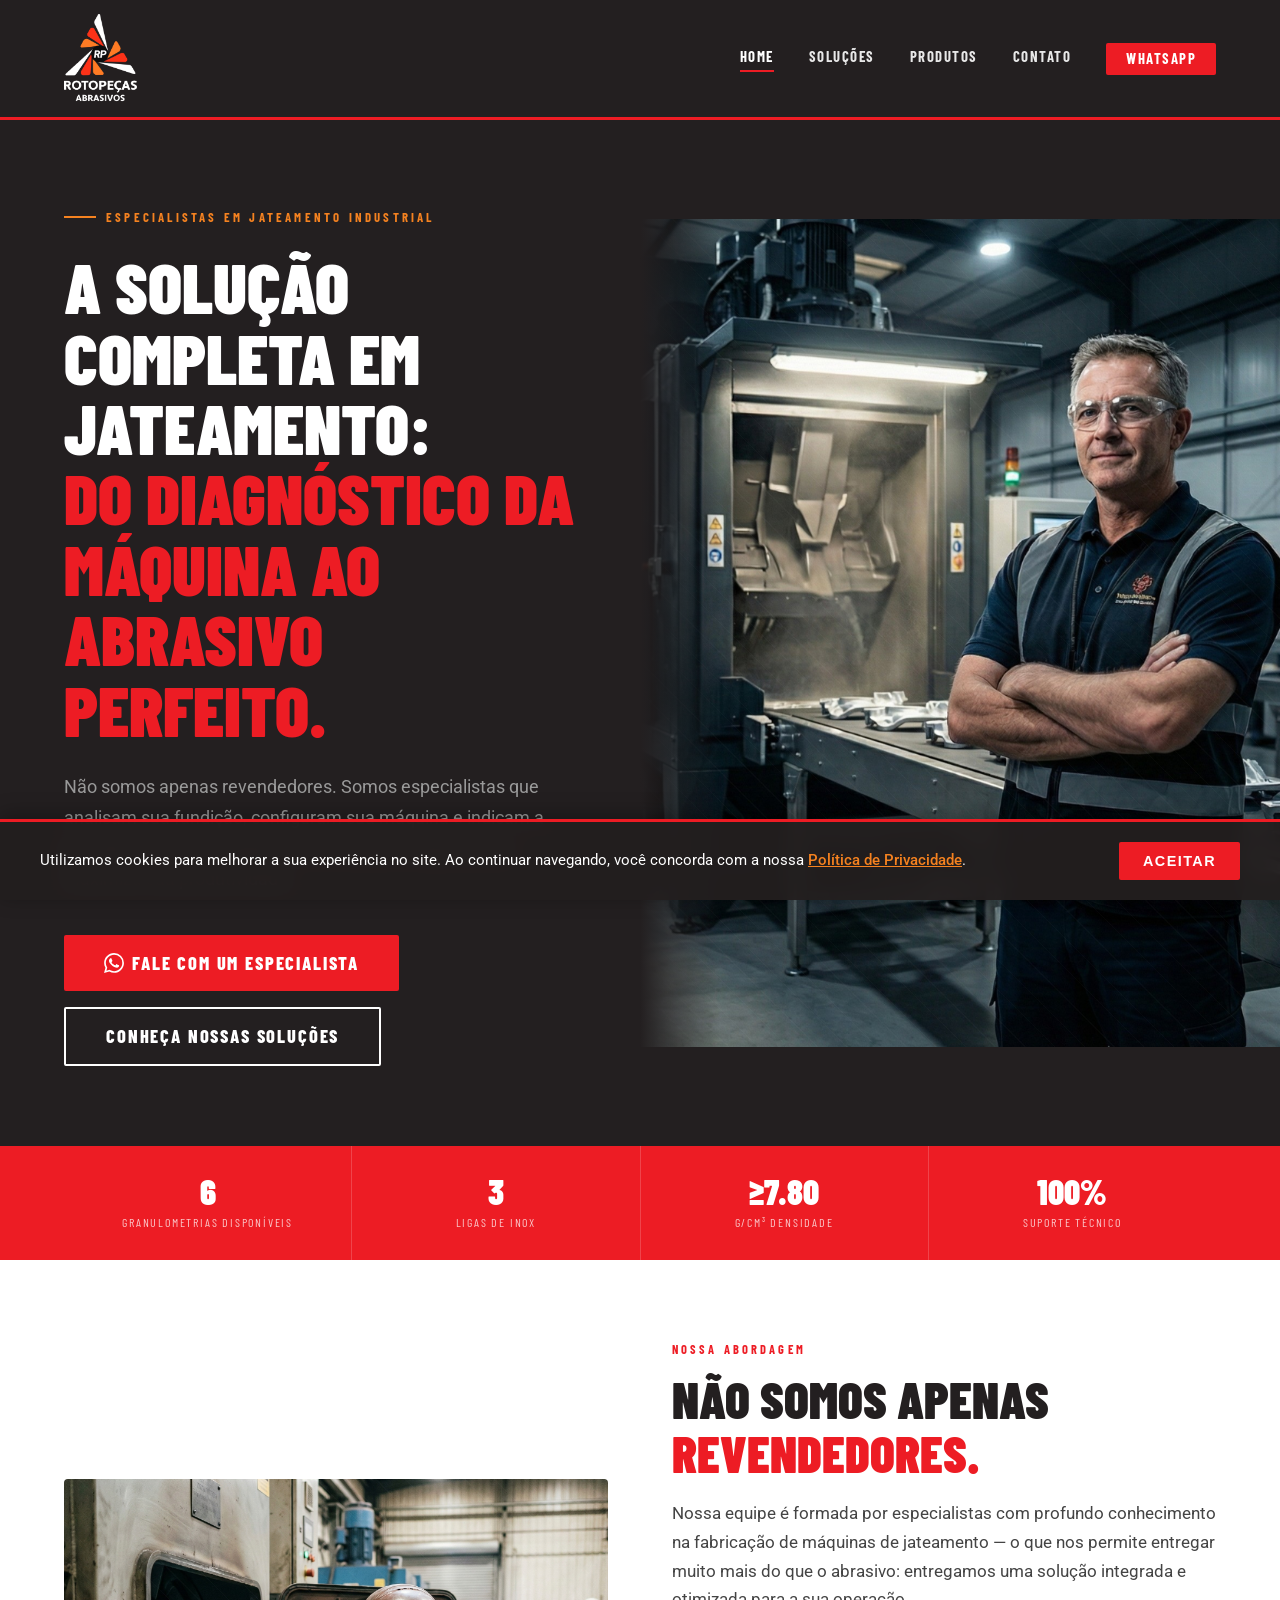
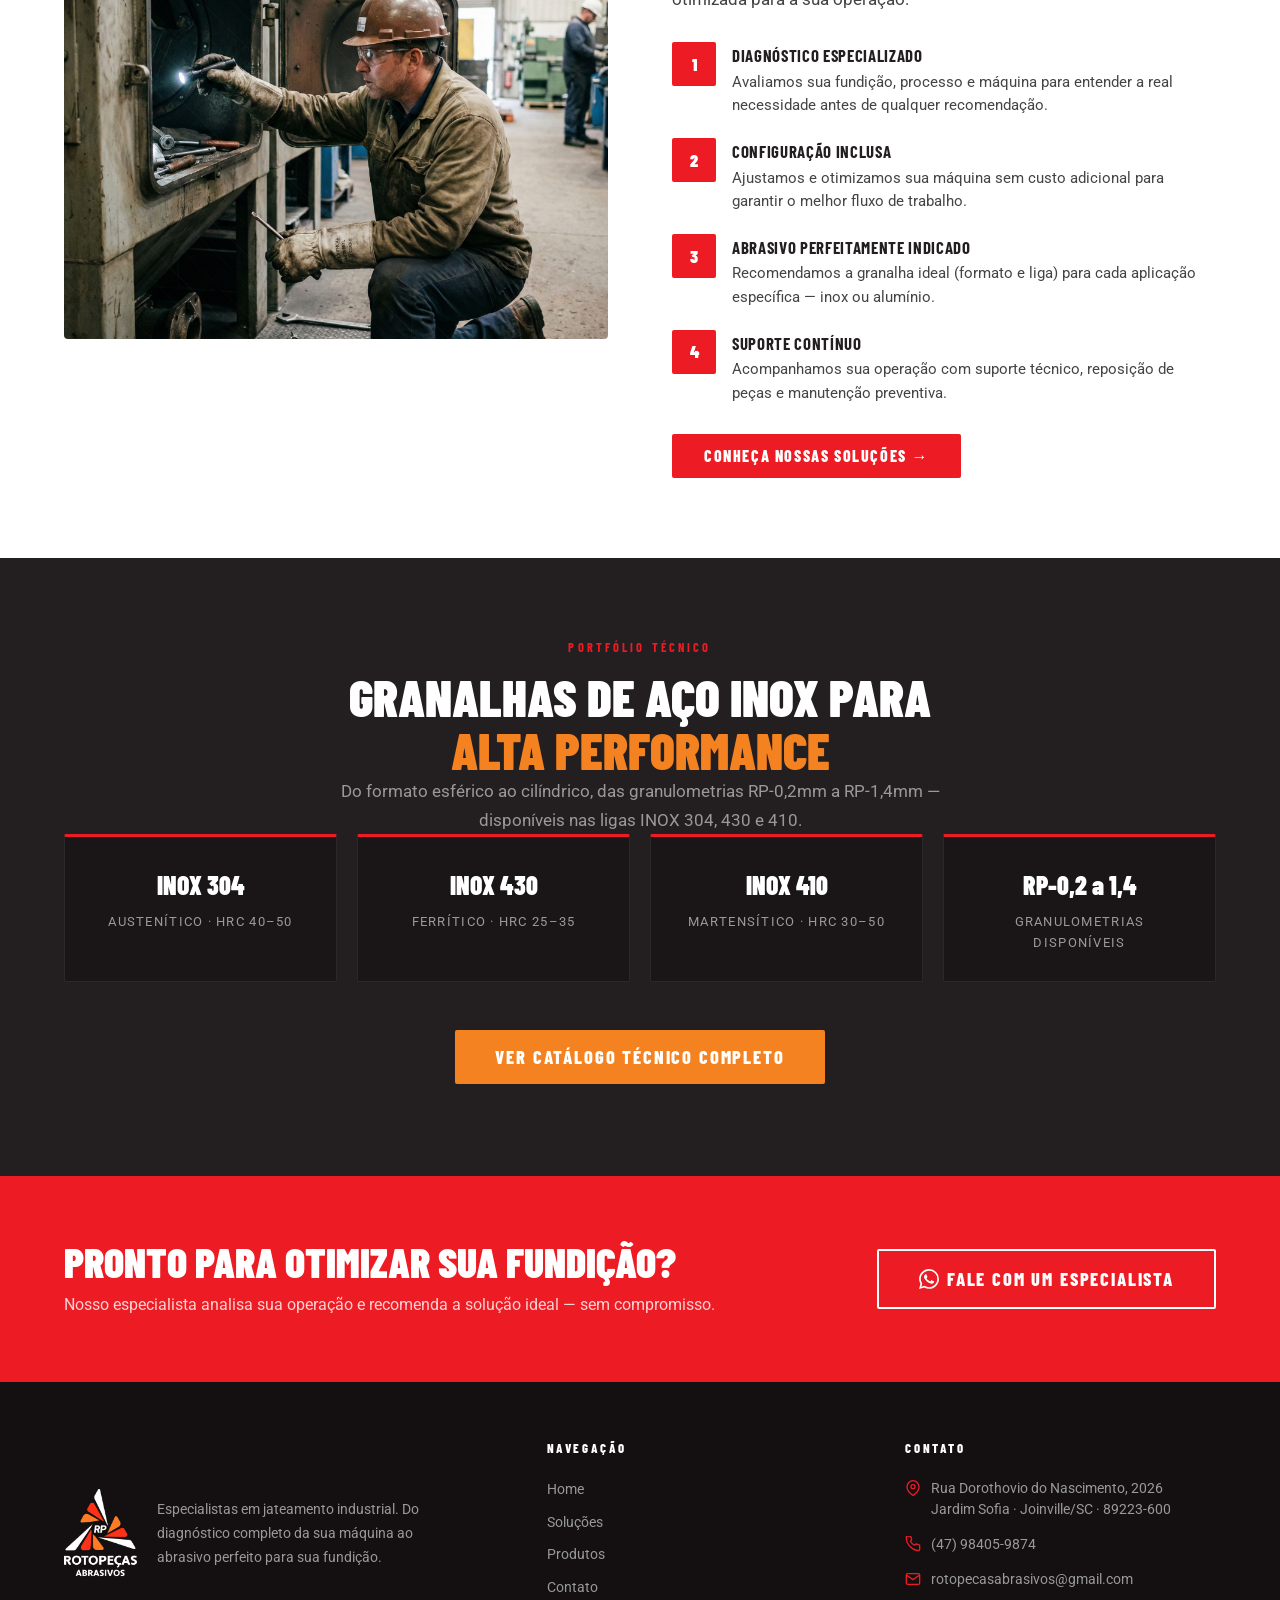
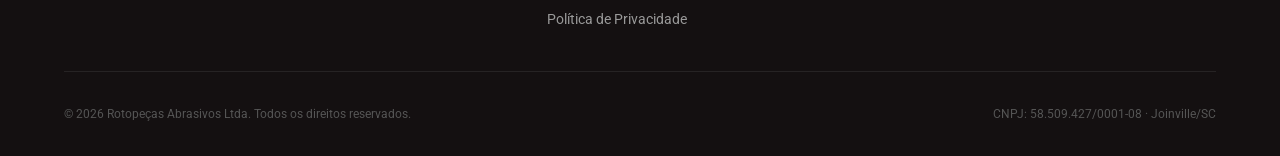
==== commit 4cba9876: "add politica de priv e ajustes" ====
--- a/index.html
+++ b/index.html
@@ -4,7 +4,32 @@
   <meta charset="UTF-8" />
   <meta name="viewport" content="width=device-width, initial-scale=1.0" />
   <title>Rotopeças Abrasivos — Soluções em Jateamento</title>
-  <meta name="description" content="Especialistas em configuração de máquinas de jateamento e fornecimento de granalhas de inox. Do diagnóstico ao abrasivo perfeito." />
+  <meta name="description" content="A solução completa em jateamento: Do diagnóstico da máquina ao abrasivo perfeito." />
+  
+  <!-- Meta Tags SEO -->
+  <meta name="keywords" content="jateamento, granalha, abrasivo, inox, fundição, joinville, santa catarina, granalha de aço, jateamento industrial" />
+  <meta name="author" content="Rotopeças Abrasivos Ltda" />
+  <meta name="robots" content="index, follow" />
+  <meta name="language" content="pt-BR" />
+  <meta name="geo.region" content="BR-SC" />
+  <meta name="geo.placename" content="Joinville" />
+  <meta name="icbm" content="-26.23172587705967, -48.83363782458384" />
+  
+  <!-- Open Graph / Facebook -->
+  <meta property="og:type" content="website" />
+  <meta property="og:url" content="https://rotopecasabrasivos.com.br/" />
+  <meta property="og:title" content="Rotopeças Abrasivos - Especialistas em Jateamento" />
+  <meta property="og:description" content="A solução completa em jateamento: Do diagnóstico da máquina ao abrasivo perfeito." />
+  <meta property="og:image" content="https://rotopecasabrasivos.com.br/assets/logo-rotopecas.png" />
+  <meta property="og:image:width" content="1200" />
+  <meta property="og:image:height" content="630" />
+  <meta property="og:site_name" content="Rotopeças Abrasivos" />
+  <meta property="og:locale" content="pt_BR" />
+  
+  <!-- WhatsApp -->
+  <meta property="og:whatsapp" content="+5547984059874" />
+  
+  <link rel="icon" type="image/png" href="assets/favicon.png" />
   <link rel="stylesheet" href="style.css" />
   <script src="script.js" defer></script>
 </head>
@@ -80,7 +105,7 @@
     <div class="abordagem">
       <div class="abordagem__image abordagem__image--relative">
         <div class="img-placeholder img-placeholder--height-460">
-          <img src="assets/equipe-especialista.png" alt="Equipe Especialista">
+          <img src="assets/equipe-especialista.png" alt="Equipe Especialista" loading="lazy">
         </div>
       </div>
 
@@ -177,7 +202,7 @@
   <footer class="footer">
     <div class="footer__top">
       <div class="footer__brand">
-        <img src="assets/logo-rotopecas.png" alt="Rotopeças Abrasivos" style="height: 90px;">
+        <img src="assets/logo-rotopecas.png" alt="Rotopeças Abrasivos" style="height: 90px;" loading="lazy">
         <div>
           <p>Especialistas em jateamento industrial. Do diagnóstico completo da sua máquina ao abrasivo perfeito para sua fundição.</p>
         </div>
@@ -189,6 +214,7 @@
           <a href="solucoes.html">Soluções</a>
           <a href="produtos.html">Produtos</a>
           <a href="contato.html">Contato</a>
+          <a href="privacidade.html">Política de Privacidade</a>
         </div>
       </div>
       <div>
@@ -208,10 +234,120 @@
       </div>
     </div>
     <div class="footer__bottom">
-      <span>© 2026 Rotopeças Abrasivos Ltda. Todos os direitos reservados.</span>
-      <span>CNPJ: XX.XXX.XXX/0001-XX · Joinville/SC</span>
+      <span>© <span id="ano-atual"></span> Rotopeças Abrasivos Ltda. Todos os direitos reservados.</span>
+      <span>CNPJ: 58.509.427/0001-08 · Joinville/SC</span>
     </div>
   </footer>
+
+  <!-- ===== BANNER DE CONSENTIMENTO DE COOKIES ===== -->
+  <div id="cookie-banner" class="cookie-banner">
+    <div class="cookie-banner__content">
+      <div class="cookie-banner__text">
+        <p>Utilizamos cookies para melhorar a sua experiência no site. Ao continuar navegando, você concorda com a nossa <a href="privacidade.html">Política de Privacidade</a>.</p>
+      </div>
+      <div class="cookie-banner__actions">
+        <button id="cookie-accept" class="btn btn--red">Aceitar</button>
+      </div>
+    </div>
+  </div>
+
+  <style>
+  /* Banner de Cookies */
+  .cookie-banner {
+    position: fixed;
+    bottom: 0;
+    left: 0;
+    right: 0;
+    background: rgba(35, 31, 31, 0.95);
+    backdrop-filter: blur(10px);
+    z-index: 9999;
+    padding: 20px;
+    border-top: 3px solid var(--red);
+    box-shadow: 0 -4px 20px rgba(0, 0, 0, 0.3);
+  }
+
+  .cookie-banner__content {
+    max-width: 1200px;
+    margin: 0 auto;
+    display: flex;
+    align-items: center;
+    justify-content: space-between;
+    gap: 20px;
+    flex-wrap: wrap;
+  }
+
+  .cookie-banner__text {
+    flex: 1;
+    color: var(--white);
+    font-family: var(--font-body);
+    font-size: 0.95rem;
+    line-height: 1.5;
+  }
+
+  .cookie-banner__text a {
+    color: var(--orange);
+    text-decoration: underline;
+    font-weight: 500;
+  }
+
+  .cookie-banner__actions {
+    flex: 0;
+  }
+
+  .cookie-banner__actions .btn {
+    padding: 12px 24px;
+    font-size: 0.9rem;
+    font-weight: 600;
+    border-radius: 2px;
+    min-width: 120px;
+    display: flex;
+    align-items: center;
+    justify-content: center;
+    text-align: center;
+  }
+
+  .cookie-banner.hidden {
+    display: none;
+  }
+
+  /* Responsivo */
+  @media (max-width: 768px) {
+    .cookie-banner__content {
+      flex-direction: column;
+      gap: 15px;
+      text-align: center;
+    }
+
+    .cookie-banner__text {
+      font-size: 0.9rem;
+    }
+
+    .cookie-banner__actions .btn {
+      width: 100%;
+      max-width: 280px;
+    }
+  }
+  </style>
+
+  <script>
+  // Banner de Cookies
+  document.addEventListener('DOMContentLoaded', function() {
+    const cookieBanner = document.getElementById('cookie-banner');
+    const acceptButton = document.getElementById('cookie-accept');
+    
+    // Verificar se já foi aceito
+    if (localStorage.getItem('cookieConsent') === 'accepted') {
+      cookieBanner.classList.add('hidden');
+      return;
+    }
+    
+    // Aceitar cookies
+    acceptButton.addEventListener('click', function() {
+      localStorage.setItem('cookieConsent', 'accepted');
+      cookieBanner.classList.add('hidden');
+    });
+  });
+  </script>
 
 </body>
 </html>
--- a/style.css
+++ b/style.css
@@ -26,13 +26,21 @@
 
 /* --- Reset & Base --- */
 *, *::before, *::after { box-sizing: border-box; margin: 0; padding: 0; }
-html { scroll-behavior: smooth; font-size: 16px; }
+html { 
+  scroll-behavior: smooth; 
+  font-size: 16px; 
+  /* Melhorias para compatibilidade */
+  scroll-padding-top: 0;
+  scroll-margin-top: 0;
+}
 body {
   font-family: var(--font-body);
   background: var(--white);
   color: var(--black);
   line-height: 1.6;
   overflow-x: hidden;
+  /* Garantir rolagem suave em todos os navegadores */
+  scroll-behavior: smooth;
 }
 img { display: block; max-width: 100%; }
 a { text-decoration: none; color: inherit; }
@@ -105,15 +113,20 @@
 .navbar__links a:hover::after,
 .navbar__links a.active::after { width: 100%; }
 .navbar__cta {
+  display: inline-flex;
+  align-items: center;
+  justify-content: center;
+  height: 32px;
+  padding: 4px 20px;
   background: var(--red);
   color: var(--white) !important;
-  padding: 8px 20px;
   border-radius: 2px;
   font-family: var(--font-display);
   font-weight: 800;
   font-size: 0.85rem;
   letter-spacing: 0.12em;
   text-transform: uppercase;
+  line-height: 1;
   transition: background var(--transition), transform var(--transition);
 }
 .navbar__cta:hover { background: #c4141a !important; transform: translateY(-1px); }
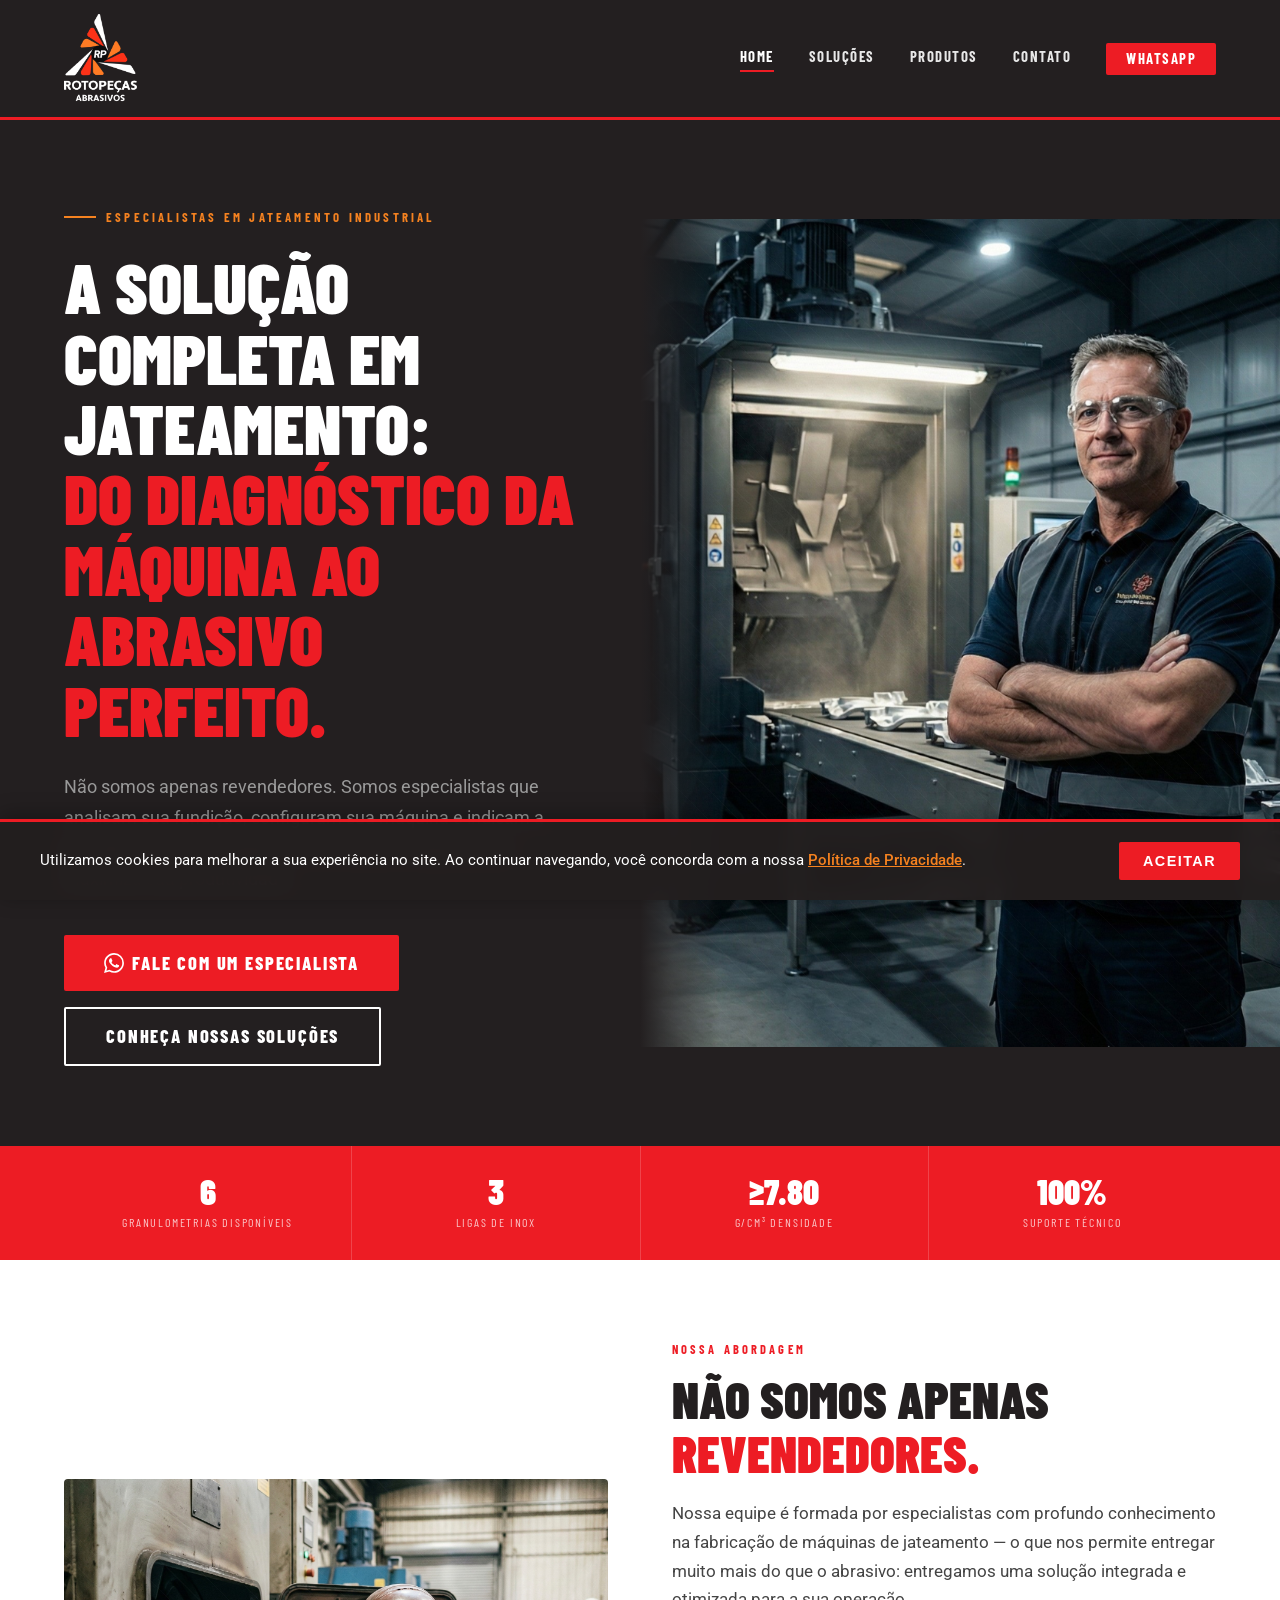
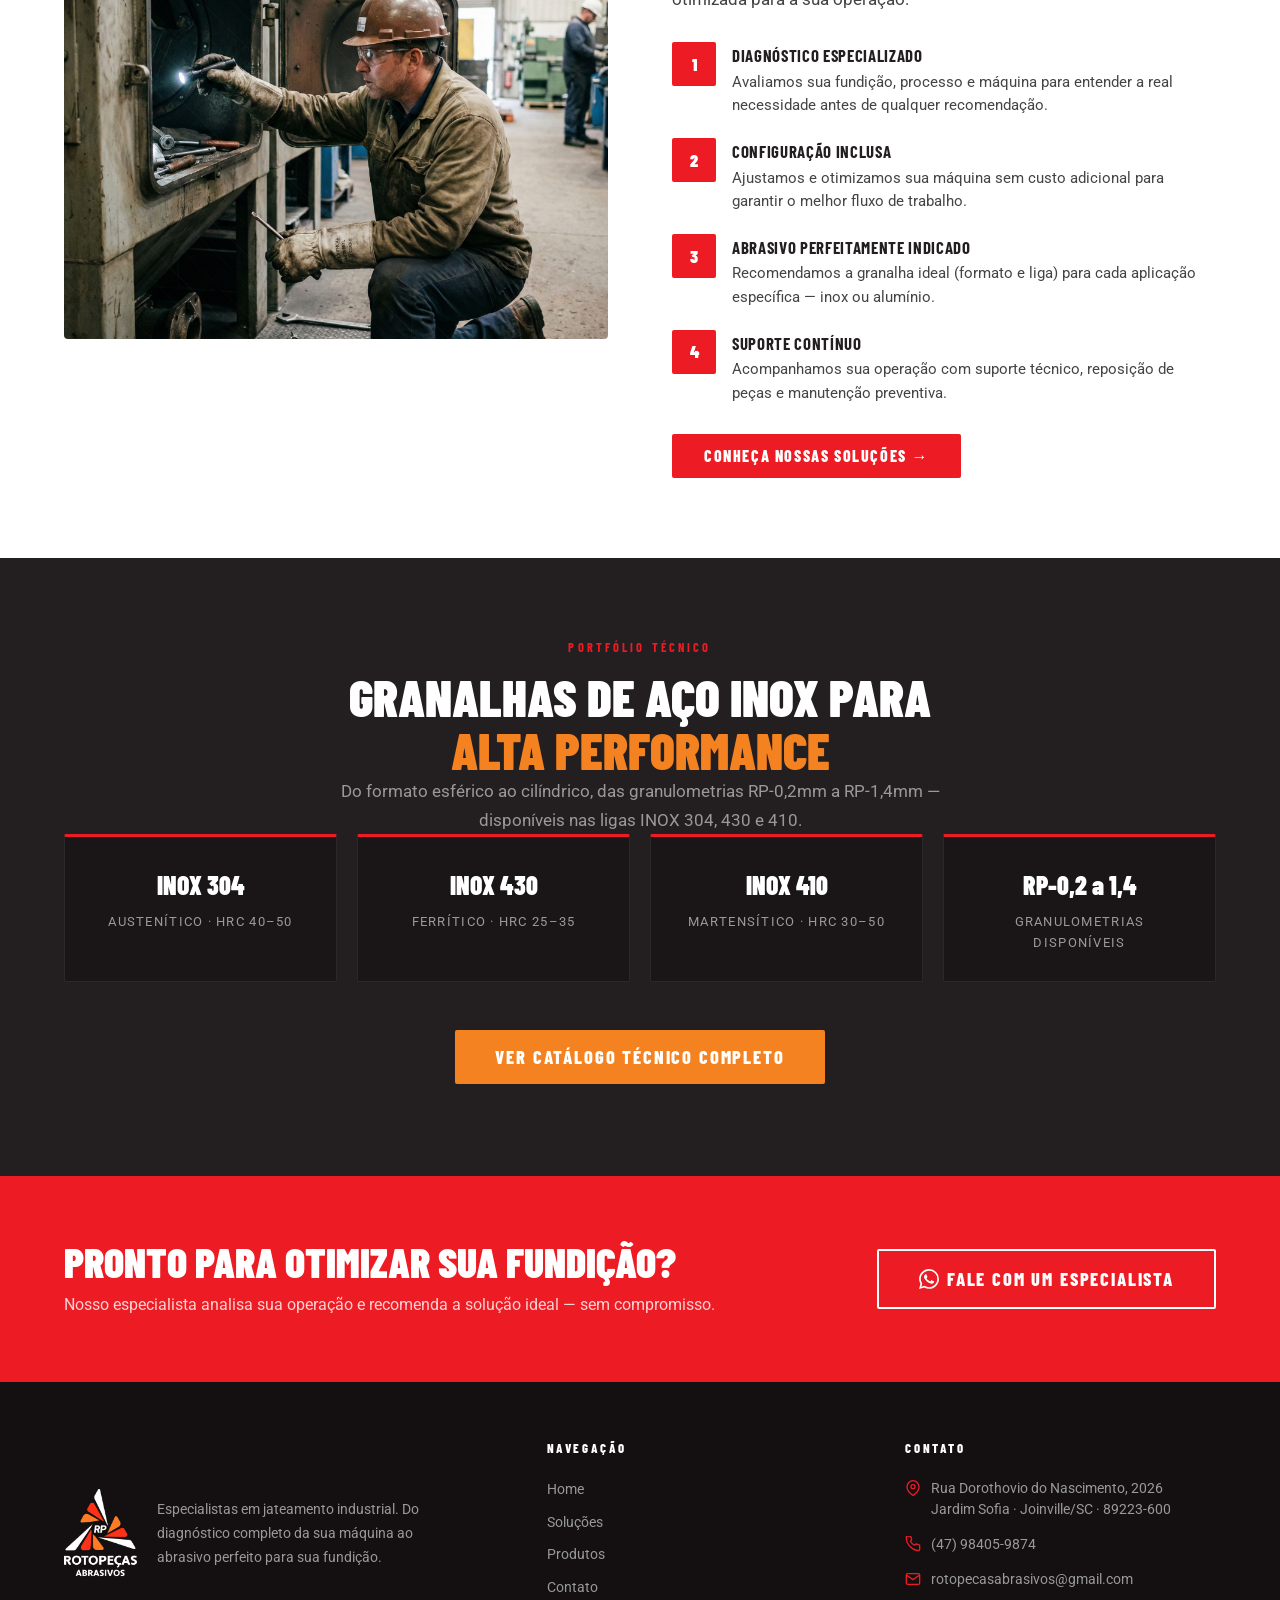
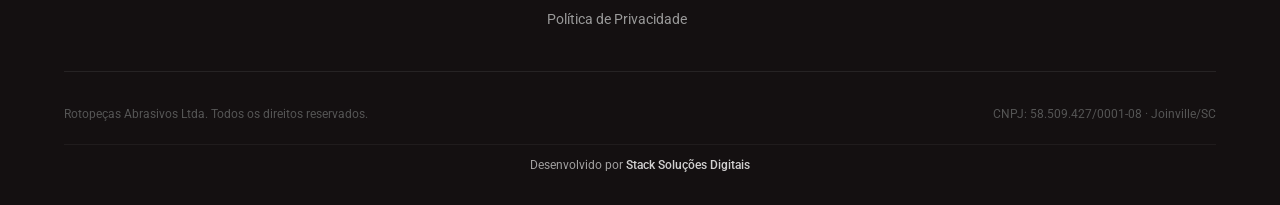
==== commit 8d8918f7: "ajustes rodapé" ====
--- a/index.html
+++ b/index.html
@@ -234,8 +234,11 @@
       </div>
     </div>
     <div class="footer__bottom">
-      <span>© <span id="ano-atual"></span> Rotopeças Abrasivos Ltda. Todos os direitos reservados.</span>
+      <span> Rotopeças Abrasivos Ltda. Todos os direitos reservados.</span>
       <span>CNPJ: 58.509.427/0001-08 · Joinville/SC</span>
+    </div>
+    <div class="footer__signature">
+      Desenvolvido por <a href="https://soustack.com.br" target="_blank">Stack Soluções Digitais</a>
     </div>
   </footer>
 
--- a/style.css
+++ b/style.css
@@ -946,6 +946,30 @@
 .footer__bottom a:hover { color: var(--orange); }
 
 /* =========================================
+   FOOTER SIGNATURE
+   ========================================= */
+.footer__signature {
+  text-align: center;
+  margin-top: 20px;
+  padding-top: 12px;
+  border-top: 1px solid rgba(255,255,255,0.05);
+  font-size: 0.75rem;
+  color: rgba(255,255,255,0.6);
+  line-height: 1.4;
+}
+
+.footer__signature a {
+  color: rgba(255,255,255,0.8);
+  text-decoration: none;
+  transition: color var(--transition);
+  font-weight: 500;
+}
+
+.footer__signature a:hover {
+  color: var(--orange);
+}
+
+/* =========================================
    ANIMATIONS
    ========================================= */
 @keyframes fadeUp {
@@ -1183,4 +1207,45 @@
   .cta-strip { flex-direction: column; text-align: center; }
   .wpp-card { padding: 36px 24px; }
   .hero__content { padding: 60px 5vw; }
+}
+
+/* =========================================
+   PRIVACY CONTAINER
+   ========================================= */
+.privacy-container {
+  max-width: 800px;
+  margin: 40px auto;
+  padding: 0 20px;
+  text-align: left;
+  line-height: 1.6;
+  color: var(--black);
+}
+
+.privacy-container p {
+  margin-bottom: 20px;
+}
+
+.privacy-intro {
+  font-size: 1.05rem;
+  color: var(--gray-700);
+  line-height: 1.7;
+  margin-bottom: 30px;
+}
+
+.privacy-section {
+  margin-bottom: 30px;
+}
+
+.privacy-section__title {
+  font-family: var(--font-display);
+  font-weight: 700;
+  font-size: 1.2rem;
+  color: var(--black);
+  margin-bottom: 12px;
+}
+
+.privacy-section__text {
+  font-size: 1rem;
+  color: var(--gray-700);
+  line-height: 1.6;
 }
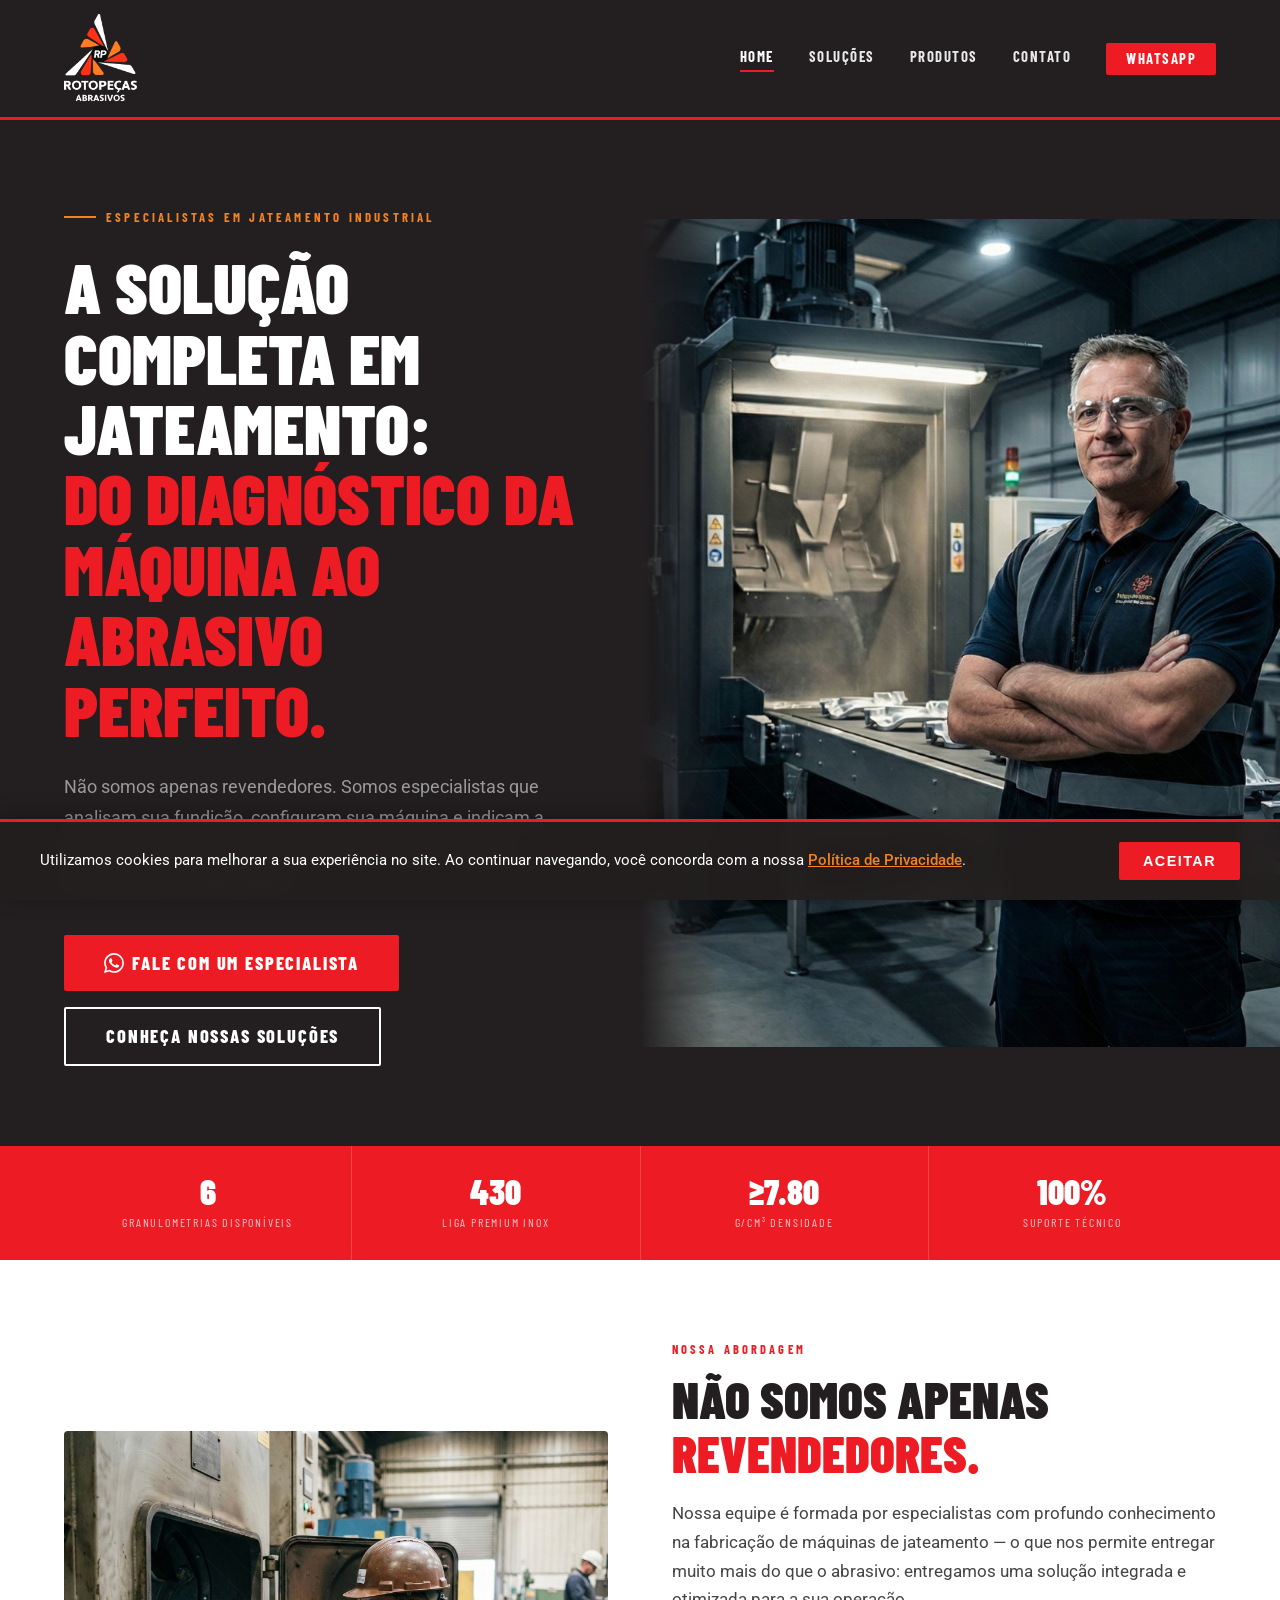
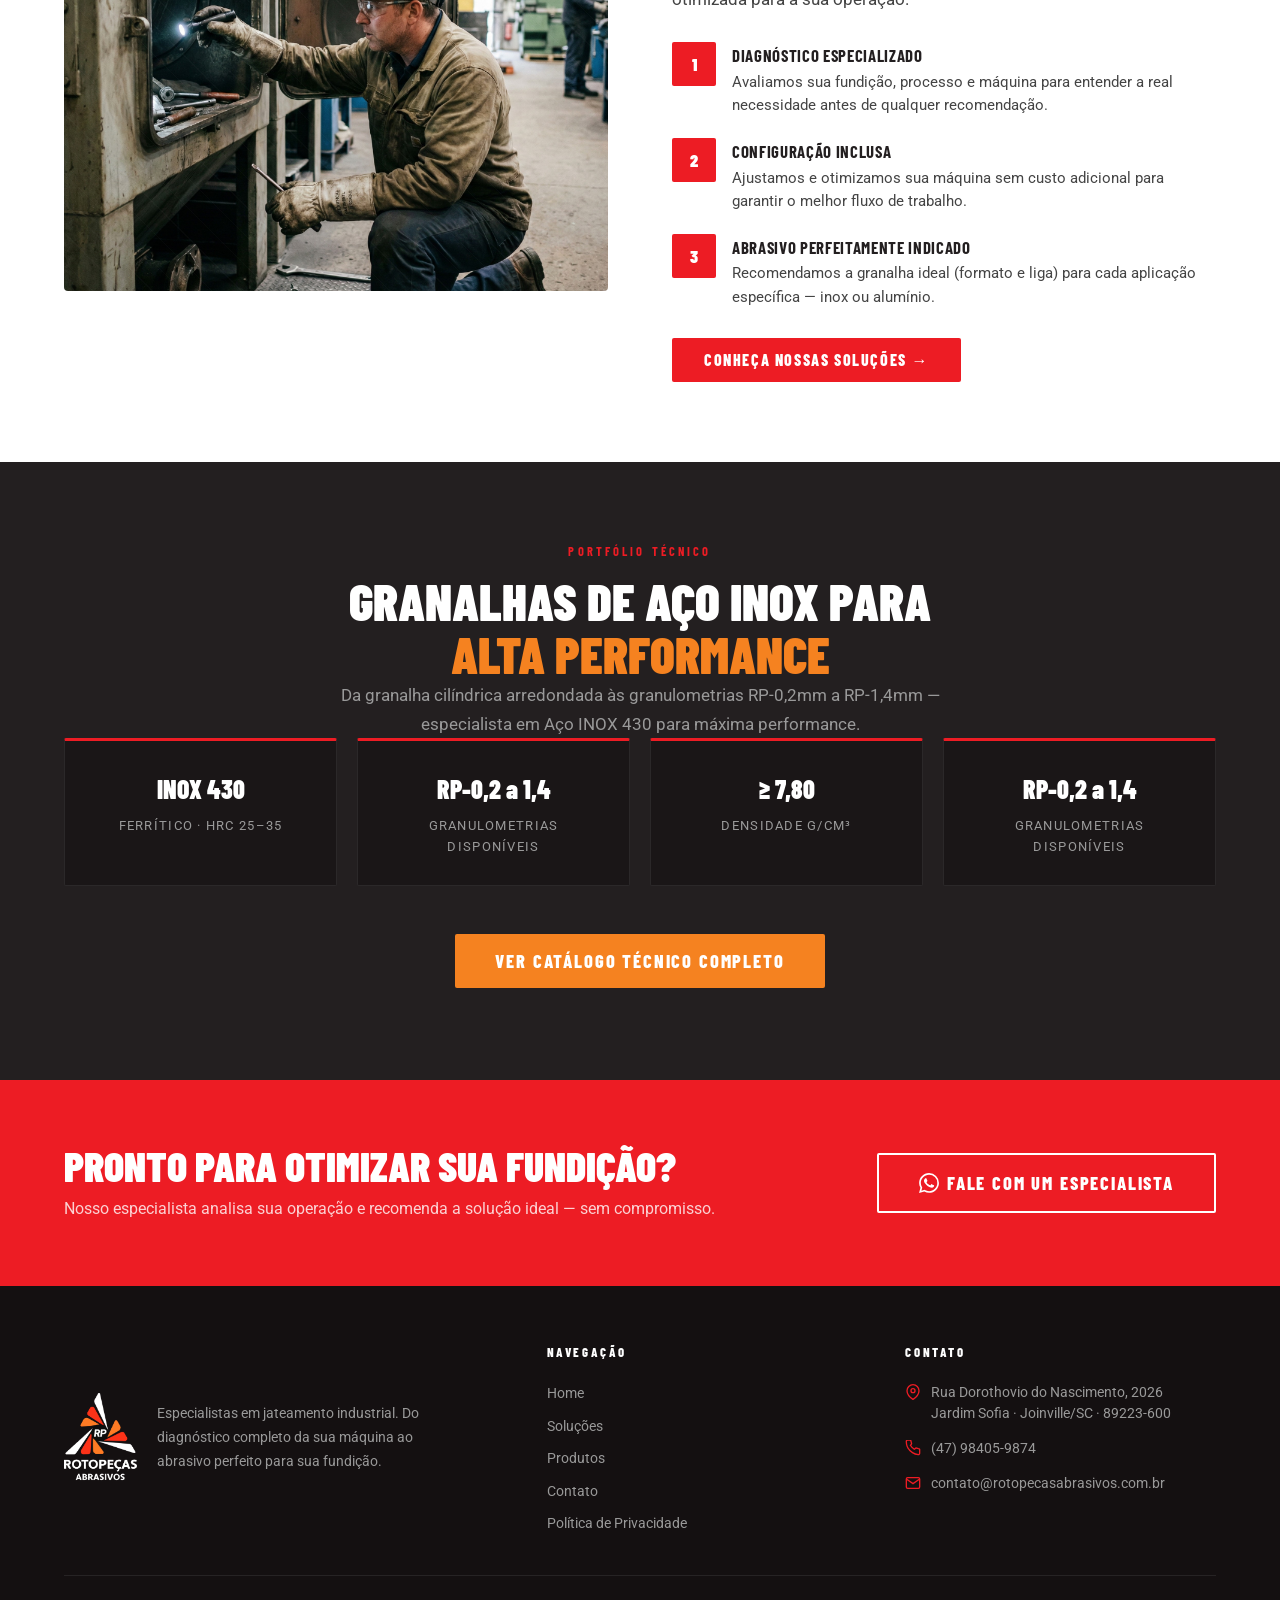
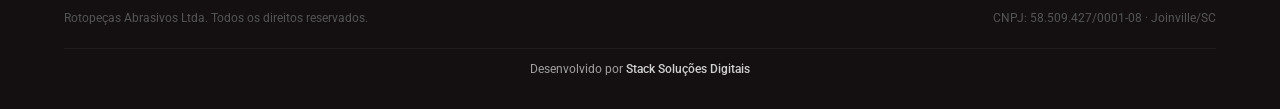
==== commit 442f025b: "ajustes solicitados" ====
--- a/index.html
+++ b/index.html
@@ -87,8 +87,8 @@
       <span class="stats-bar__label">Granulometrias Disponíveis</span>
     </div>
     <div class="stats-bar__item">
-      <span class="stats-bar__num">3</span>
-      <span class="stats-bar__label">Ligas de Inox</span>
+      <span class="stats-bar__num">430</span>
+      <span class="stats-bar__label">Liga Premium Inox</span>
     </div>
     <div class="stats-bar__item">
       <span class="stats-bar__num">≥7.80</span>
@@ -140,13 +140,6 @@
               <p>Recomendamos a granalha ideal (formato e liga) para cada aplicação específica — inox ou alumínio.</p>
             </div>
           </div>
-          <div class="abordagem__point">
-            <div class="abordagem__point-icon">4</div>
-            <div class="abordagem__point-text">
-              <strong>Suporte Contínuo</strong>
-              <p>Acompanhamos sua operação com suporte técnico, reposição de peças e manutenção preventiva.</p>
-            </div>
-          </div>
         </div>
 
         <a href="solucoes.html" class="btn btn--red">Conheça nossas Soluções →</a>
@@ -159,21 +152,21 @@
     <div class="section-centered section-centered-title">
       <span class="section__label">Portfólio Técnico</span>
       <h2 class="section__title section__title--light section-centered-title-light">Granalhas de Aço Inox para <em>Alta Performance</em></h2>
-      <p class="section__subtitle section-centered-subtitle">Do formato esférico ao cilíndrico, das granulometrias RP-0,2mm a RP-1,4mm — disponíveis nas ligas INOX 304, 430 e 410.</p>
+      <p class="section__subtitle section-centered-subtitle">Da granalha cilíndrica arredondada às granulometrias RP-0,2mm a RP-1,4mm — especialista em Aço INOX 430 para máxima performance.</p>
     </div>
 
     <div class="feature-grid">
       <div class="feature-card">
-        <div class="feature-title">INOX 304</div>
-        <div class="feature-subtitle">Austenítico · HRC 40–50</div>
-      </div>
-      <div class="feature-card feature-card--orange">
         <div class="feature-title">INOX 430</div>
         <div class="feature-subtitle">Ferrítico · HRC 25–35</div>
       </div>
+      <div class="feature-card feature-card--orange">
+        <div class="feature-title">RP-0,2 a 1,4</div>
+        <div class="feature-subtitle">Granulometrias disponíveis</div>
+      </div>
       <div class="feature-card">
-        <div class="feature-title">INOX 410</div>
-        <div class="feature-subtitle">Martensítico · HRC 30–50</div>
+        <div class="feature-title">≥ 7,80</div>
+        <div class="feature-subtitle">Densidade g/cm³</div>
       </div>
       <div class="feature-card">
         <div class="feature-title">RP-0,2 a 1,4</div>
@@ -229,7 +222,7 @@
         </div>
         <div class="footer__contact-item">
           <svg width="16" height="16" fill="none" stroke="currentColor" stroke-width="2" viewBox="0 0 24 24"><path d="M4 4h16c1.1 0 2 .9 2 2v12c0 1.1-.9 2-2 2H4c-1.1 0-2-.9-2-2V6c0-1.1.9-2 2-2z"/><polyline points="22,6 12,13 2,6"/></svg>
-          <span><a href="mailto:rotopecasabrasivos@gmail.com">rotopecasabrasivos@gmail.com</a></span>
+          <span><a href="mailto:contato@rotopecasabrasivos.com.br">contato@rotopecasabrasivos.com.br</a></span>
         </div>
       </div>
     </div>
--- a/style.css
+++ b/style.css
@@ -476,22 +476,22 @@
    ========================================= */
 .steps-grid {
   display: grid;
-  grid-template-columns: repeat(2, 1fr);
-  gap: 24px;
+  grid-template-columns: repeat(3, 1fr);
+  gap: 20px;
   margin-top: 56px;
 }
 .step-card {
   background: var(--white);
   border: 1px solid var(--gray-200);
   border-top: 4px solid var(--red);
-  padding: 36px 32px;
+  padding: 42px 28px;
   position: relative;
   transition: box-shadow var(--transition), transform var(--transition);
   border-radius: 2px;
 }
 .step-card:hover { box-shadow: var(--shadow-lg); transform: translateY(-4px); }
-.step-card:nth-child(2) { border-top-color: var(--orange); }
-.step-card:nth-child(3) { border-top-color: var(--orange); }
+.step-card:nth-child(2) { border-top-color: var(--red); }
+.step-card:nth-child(3) { border-top-color: var(--red); }
 .step-card__num {
   font-family: var(--font-display);
   font-weight: 900;
@@ -604,6 +604,12 @@
   border-radius: 4px;
   box-shadow: var(--shadow-md);
   margin-bottom: 48px;
+}
+.section-subtitle-full {
+  text-align: left;
+  margin: 0 0 30px 0;
+  color: var(--gray-600);
+  width: 100%;
 }
 .tech-table {
   width: 100%;
@@ -696,7 +702,7 @@
   border-bottom: 3px solid var(--red);
   text-align: center;
 }
-.spec-card:nth-child(2) { border-bottom-color: var(--orange); }
+.spec-card:nth-child(2) { border-bottom-color: var(--red); }
 .spec-card__value {
   font-family: var(--font-display);
   font-weight: 900;
@@ -1193,10 +1199,13 @@
   .contato-layout { grid-template-columns: 1fr; }
   .footer__top { grid-template-columns: 1fr 1fr; }
   .specs-grid { grid-template-columns: repeat(2, 1fr); }
+  .steps-grid { grid-template-columns: repeat(2, 1fr); gap: 24px; }
+  .formato-features-grid { grid-template-columns: repeat(2, 1fr); gap: 20px; }
 }
 
 @media (max-width: 768px) {
-  .steps-grid { grid-template-columns: 1fr; }
+  .steps-grid { grid-template-columns: 1fr; gap: 20px; }
+  .formato-features-grid { grid-template-columns: 1fr; gap: 20px; }
   .stats-bar { flex-wrap: wrap; }
   .stats-bar__item { flex: 1 1 45%; }
   .navbar__links { display: none; flex-direction: column; position: absolute; top: 70px; left: 0; right: 0; background: var(--black); padding: 24px 5vw; gap: 16px; border-top: 1px solid rgba(255,255,255,0.08); }
@@ -1248,4 +1257,149 @@
   font-size: 1rem;
   color: var(--gray-700);
   line-height: 1.6;
+}
+
+/* =========================================
+   FORMATO FEATURES GRID
+   ========================================= */
+.formato-features-grid {
+  display: grid;
+  grid-template-columns: repeat(4, 1fr);
+  gap: 24px;
+  margin: 40px 0;
+  max-width: 1200px;
+  margin-left: auto;
+  margin-right: auto;
+}
+
+.formato-feature {
+  display: flex;
+  flex-direction: column;
+  align-items: center;
+  text-align: center;
+  gap: 16px;
+  padding: 30px 20px;
+  background: var(--white);
+  border-radius: 8px;
+  box-shadow: 0 4px 20px rgba(0, 0, 0, 0.08);
+  border: 1px solid rgba(0, 0, 0, 0.05);
+  transition: transform var(--transition), box-shadow var(--transition);
+}
+
+.formato-feature:hover {
+  transform: translateY(-2px);
+  box-shadow: 0 8px 30px rgba(0, 0, 0, 0.12);
+}
+
+.formato-feature__icon {
+  flex-shrink: 0;
+  width: 48px;
+  height: 48px;
+  display: flex;
+  align-items: center;
+  justify-content: center;
+  background: rgba(255, 255, 255, 0.1);
+  border-radius: 12px;
+  padding: 12px;
+}
+
+.formato-feature__title {
+  font-family: var(--font-display);
+  font-weight: 800;
+  font-size: 1.4rem;
+  color: var(--black);
+  margin-bottom: 12px;
+  line-height: 1.2;
+}
+
+.formato-feature__desc {
+  font-size: 0.9rem;
+  color: var(--gray-600);
+  line-height: 1.5;
+}
+
+/* Responsivo */
+@media (max-width: 768px) {
+  .formato-features-grid {
+    grid-template-columns: 1fr;
+    gap: 20px;
+    margin: 30px 0;
+  }
+  
+  .formato-feature {
+    padding: 20px;
+    gap: 16px;
+  }
+  
+  .formato-feature__icon {
+    width: 40px;
+    height: 40px;
+    padding: 10px;
+  }
+  
+  .formato-feature__title {
+    font-size: 1rem;
+  }
+  
+  .formato-feature__desc {
+    font-size: 0.9rem;
+  }
+}
+
+/* =========================================
+   RESULTADOS FLEX
+   ========================================= */
+.resultados-flex {
+  display: flex;
+  justify-content: flex-start;
+  gap: 20px;
+  margin: 32px 0 48px;
+  align-items: flex-start;
+}
+
+.resultado-item {
+  flex: 0 1 auto;
+  max-width: 100%;
+}
+
+.resultado-item img {
+  width: auto;
+  max-width: 100%;
+  height: 50vh;
+  min-height: 300px;
+  max-height: 500px;
+  object-fit: contain;
+  display: block;
+  border-radius: 8px;
+  box-shadow: var(--shadow-md);
+  transition: transform var(--transition), box-shadow var(--transition);
+}
+
+.resultado-item img:hover {
+  transform: translateY(-4px);
+  box-shadow: var(--shadow-lg);
+}
+
+/* Responsive: mantém flexbox em todas as telas */
+@media (max-width: 768px) {
+  .resultados-flex {
+    flex-direction: column;
+    align-items: center;
+    gap: 16px;
+    margin: 24px 0 32px;
+  }
+  
+  .resultado-item img {
+    height: 40vh;
+    min-height: 250px;
+    max-height: 400px;
+  }
+}
+
+@media (max-width: 480px) {
+  .resultado-item img {
+    height: 35vh;
+    min-height: 220px;
+    max-height: 350px;
+  }
 }
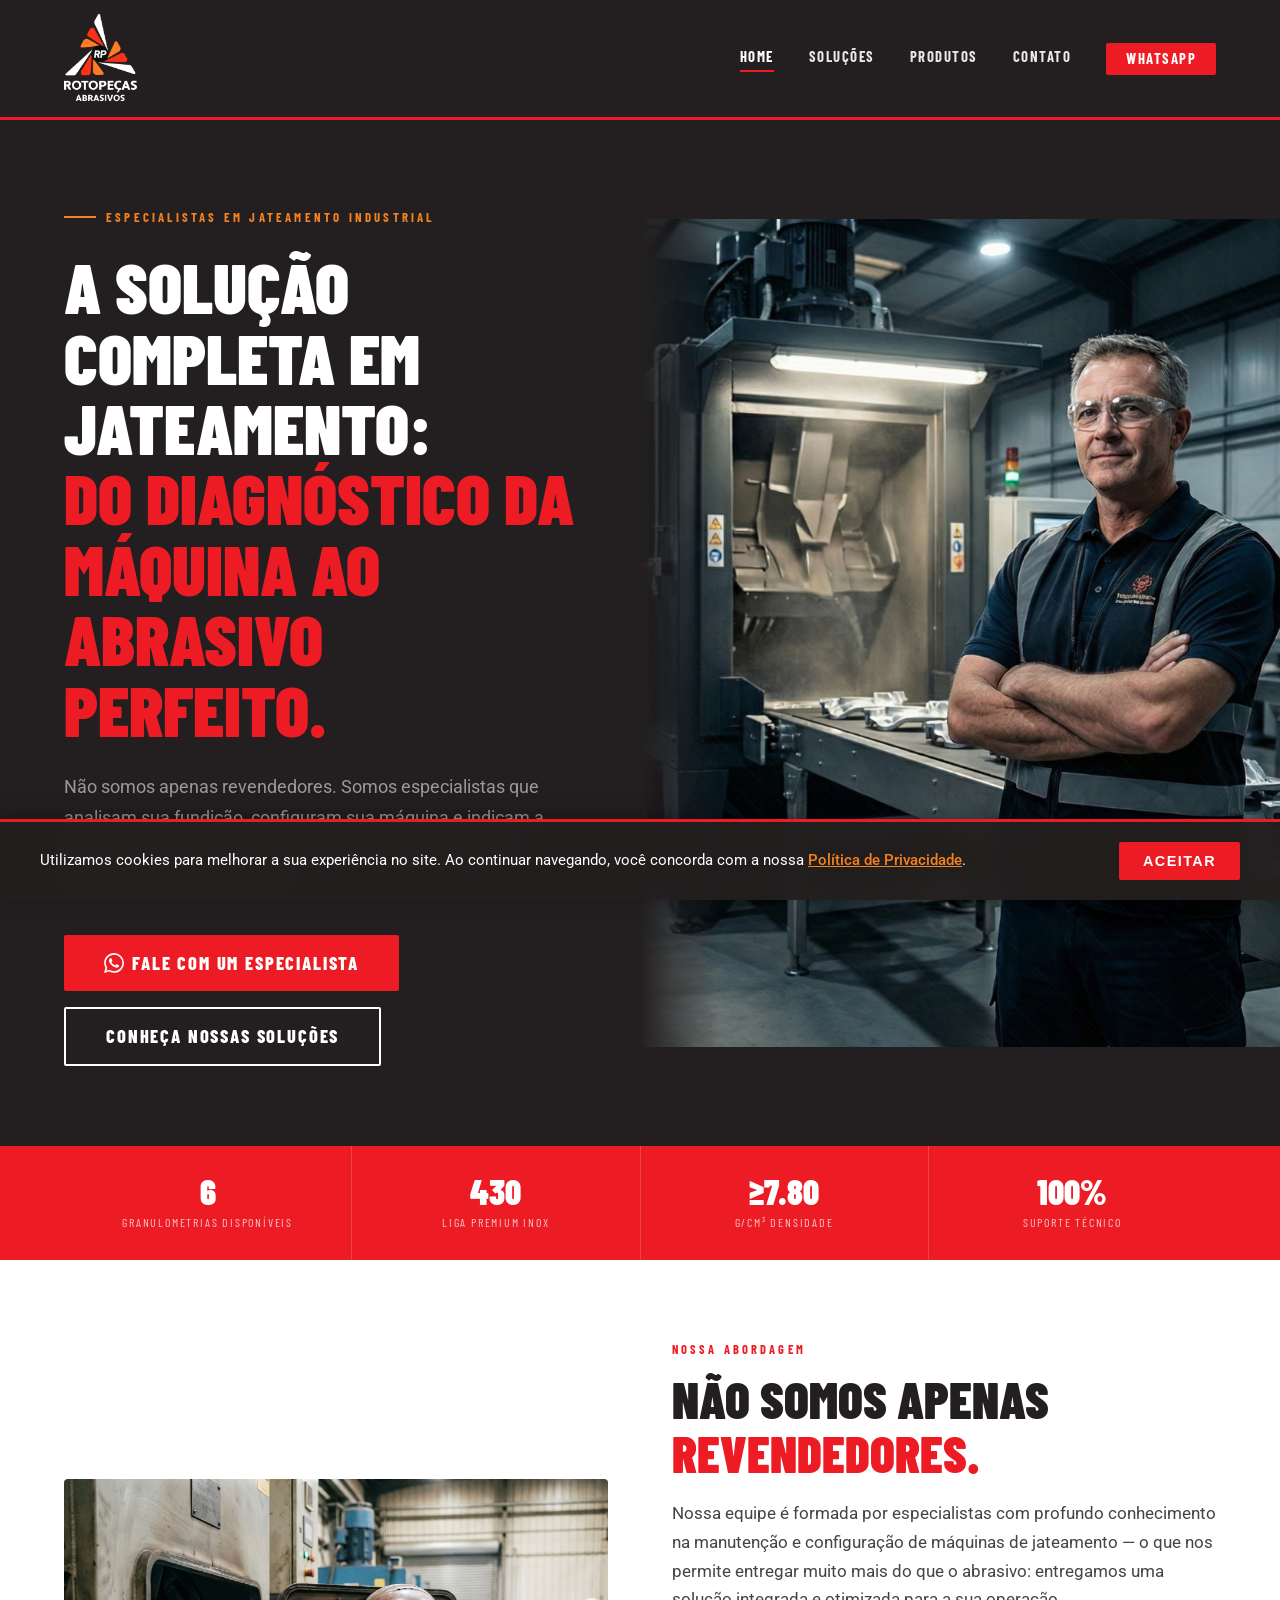
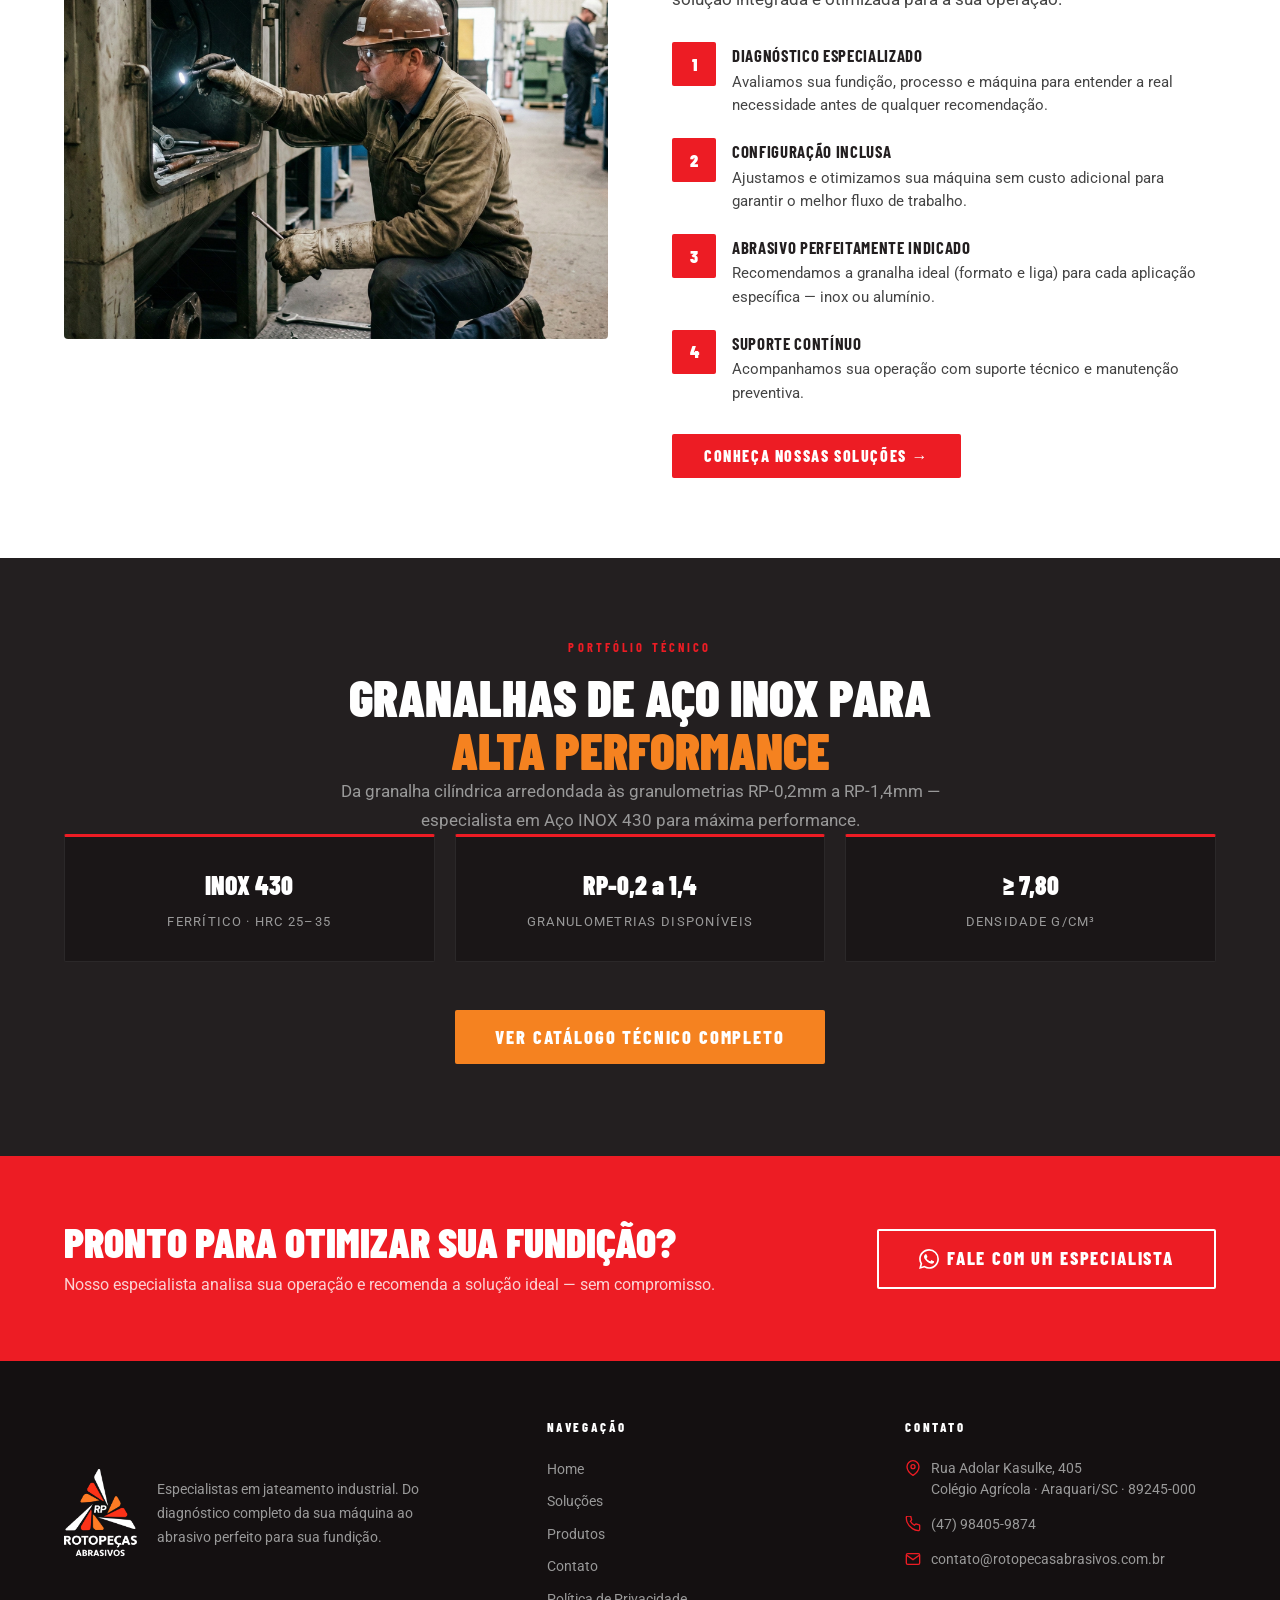
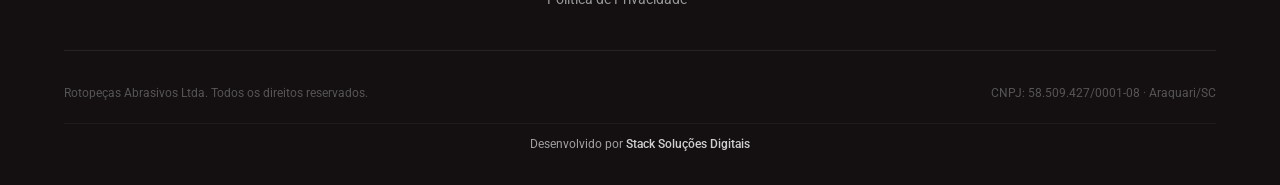
==== commit 7cc02660: "ajustes" ====
--- a/index.html
+++ b/index.html
@@ -114,7 +114,7 @@
         <h2 class="section__title">Não somos apenas <em>revendedores.</em></h2>
         <p class="section__subtitle">
           Nossa equipe é formada por especialistas com profundo conhecimento na
-          fabricação de máquinas de jateamento — o que nos permite entregar muito mais
+          manutenção e configuração de máquinas de jateamento — o que nos permite entregar muito mais
           do que o abrasivo: entregamos uma solução integrada e otimizada para a sua operação.
         </p>
 
@@ -138,6 +138,13 @@
             <div class="abordagem__point-text">
               <strong>Abrasivo Perfeitamente Indicado</strong>
               <p>Recomendamos a granalha ideal (formato e liga) para cada aplicação específica — inox ou alumínio.</p>
+            </div>
+          </div>
+          <div class="abordagem__point">
+            <div class="abordagem__point-icon">4</div>
+            <div class="abordagem__point-text">
+              <strong>SUPORTE CONTÍNUO</strong>
+              <p>Acompanhamos sua operação com suporte técnico e manutenção preventiva.</p>
             </div>
           </div>
         </div>
@@ -167,10 +174,6 @@
       <div class="feature-card">
         <div class="feature-title">≥ 7,80</div>
         <div class="feature-subtitle">Densidade g/cm³</div>
-      </div>
-      <div class="feature-card">
-        <div class="feature-title">RP-0,2 a 1,4</div>
-        <div class="feature-subtitle">Granulometrias disponíveis</div>
       </div>
     </div>
 
@@ -214,7 +217,7 @@
         <div class="footer__col-title">Contato</div>
         <div class="footer__contact-item">
           <svg width="16" height="16" fill="none" stroke="currentColor" stroke-width="2" viewBox="0 0 24 24"><path d="M21 10c0 7-9 13-9 13s-9-6-9-13a9 9 0 0118 0z"/><circle cx="12" cy="10" r="3"/></svg>
-          <span>Rua Dorothovio do Nascimento, 2026<br/>Jardim Sofia · Joinville/SC · 89223-600</span>
+          <span>Rua Adolar Kasulke, 405<br/>Colégio Agrícola · Araquari/SC · 89245-000</span>
         </div>
         <div class="footer__contact-item">
           <svg width="16" height="16" fill="none" stroke="currentColor" stroke-width="2" viewBox="0 0 24 24"><path d="M22 16.92v3a2 2 0 01-2.18 2 19.79 19.79 0 01-8.63-3.07A19.5 19.5 0 013.07 9.18 19.79 19.79 0 012 2.18 2 2 0 014 0h3a2 2 0 012 1.72 12.84 12.84 0 00.7 2.81 2 2 0 01-.45 2.11L8.09 7.91a16 16 0 006 6l1.27-1.27a2 2 0 012.11-.45 12.84 12.84 0 002.81.7A2 2 0 0122 14v2.92z"/></svg>
@@ -228,7 +231,7 @@
     </div>
     <div class="footer__bottom">
       <span> Rotopeças Abrasivos Ltda. Todos os direitos reservados.</span>
-      <span>CNPJ: 58.509.427/0001-08 · Joinville/SC</span>
+      <span>CNPJ: 58.509.427/0001-08 · Araquari/SC</span>
     </div>
     <div class="footer__signature">
       Desenvolvido por <a href="https://soustack.com.br" target="_blank">Stack Soluções Digitais</a>
@@ -247,103 +250,5 @@
     </div>
   </div>
 
-  <style>
-  /* Banner de Cookies */
-  .cookie-banner {
-    position: fixed;
-    bottom: 0;
-    left: 0;
-    right: 0;
-    background: rgba(35, 31, 31, 0.95);
-    backdrop-filter: blur(10px);
-    z-index: 9999;
-    padding: 20px;
-    border-top: 3px solid var(--red);
-    box-shadow: 0 -4px 20px rgba(0, 0, 0, 0.3);
-  }
-
-  .cookie-banner__content {
-    max-width: 1200px;
-    margin: 0 auto;
-    display: flex;
-    align-items: center;
-    justify-content: space-between;
-    gap: 20px;
-    flex-wrap: wrap;
-  }
-
-  .cookie-banner__text {
-    flex: 1;
-    color: var(--white);
-    font-family: var(--font-body);
-    font-size: 0.95rem;
-    line-height: 1.5;
-  }
-
-  .cookie-banner__text a {
-    color: var(--orange);
-    text-decoration: underline;
-    font-weight: 500;
-  }
-
-  .cookie-banner__actions {
-    flex: 0;
-  }
-
-  .cookie-banner__actions .btn {
-    padding: 12px 24px;
-    font-size: 0.9rem;
-    font-weight: 600;
-    border-radius: 2px;
-    min-width: 120px;
-    display: flex;
-    align-items: center;
-    justify-content: center;
-    text-align: center;
-  }
-
-  .cookie-banner.hidden {
-    display: none;
-  }
-
-  /* Responsivo */
-  @media (max-width: 768px) {
-    .cookie-banner__content {
-      flex-direction: column;
-      gap: 15px;
-      text-align: center;
-    }
-
-    .cookie-banner__text {
-      font-size: 0.9rem;
-    }
-
-    .cookie-banner__actions .btn {
-      width: 100%;
-      max-width: 280px;
-    }
-  }
-  </style>
-
-  <script>
-  // Banner de Cookies
-  document.addEventListener('DOMContentLoaded', function() {
-    const cookieBanner = document.getElementById('cookie-banner');
-    const acceptButton = document.getElementById('cookie-accept');
-    
-    // Verificar se já foi aceito
-    if (localStorage.getItem('cookieConsent') === 'accepted') {
-      cookieBanner.classList.add('hidden');
-      return;
-    }
-    
-    // Aceitar cookies
-    acceptButton.addEventListener('click', function() {
-      localStorage.setItem('cookieConsent', 'accepted');
-      cookieBanner.classList.add('hidden');
-    });
-  });
-  </script>
-
-</body>
+  </body>
 </html>
--- a/style.css
+++ b/style.css
@@ -1402,4 +1402,81 @@
     min-height: 220px;
     max-height: 350px;
   }
+}
+
+/* =========================================
+   COOKIE BANNER
+   ========================================= */
+.cookie-banner {
+  position: fixed;
+  bottom: 0;
+  left: 0;
+  right: 0;
+  background: rgba(35, 31, 31, 0.95);
+  backdrop-filter: blur(10px);
+  z-index: 9999;
+  padding: 20px;
+  border-top: 3px solid var(--red);
+  box-shadow: 0 -4px 20px rgba(0, 0, 0, 0.3);
+}
+
+.cookie-banner__content {
+  max-width: 1200px;
+  margin: 0 auto;
+  display: flex;
+  align-items: center;
+  justify-content: space-between;
+  gap: 20px;
+  flex-wrap: wrap;
+}
+
+.cookie-banner__text {
+  flex: 1;
+  color: var(--white);
+  font-family: var(--font-body);
+  font-size: 0.95rem;
+  line-height: 1.5;
+}
+
+.cookie-banner__text a {
+  color: var(--orange);
+  text-decoration: underline;
+  font-weight: 500;
+}
+
+.cookie-banner__actions {
+  flex: 0;
+}
+
+.cookie-banner__actions .btn {
+  padding: 12px 24px;
+  font-size: 0.9rem;
+  font-weight: 600;
+  border-radius: 2px;
+  min-width: 120px;
+  display: flex;
+  align-items: center;
+  justify-content: center;
+  text-align: center;
+}
+
+.cookie-banner.hidden {
+  display: none;
+}
+
+@media (max-width: 768px) {
+  .cookie-banner__content {
+    flex-direction: column;
+    gap: 15px;
+    text-align: center;
+  }
+
+  .cookie-banner__text {
+    font-size: 0.9rem;
+  }
+
+  .cookie-banner__actions .btn {
+    width: 100%;
+    max-width: 280px;
+  }
 }
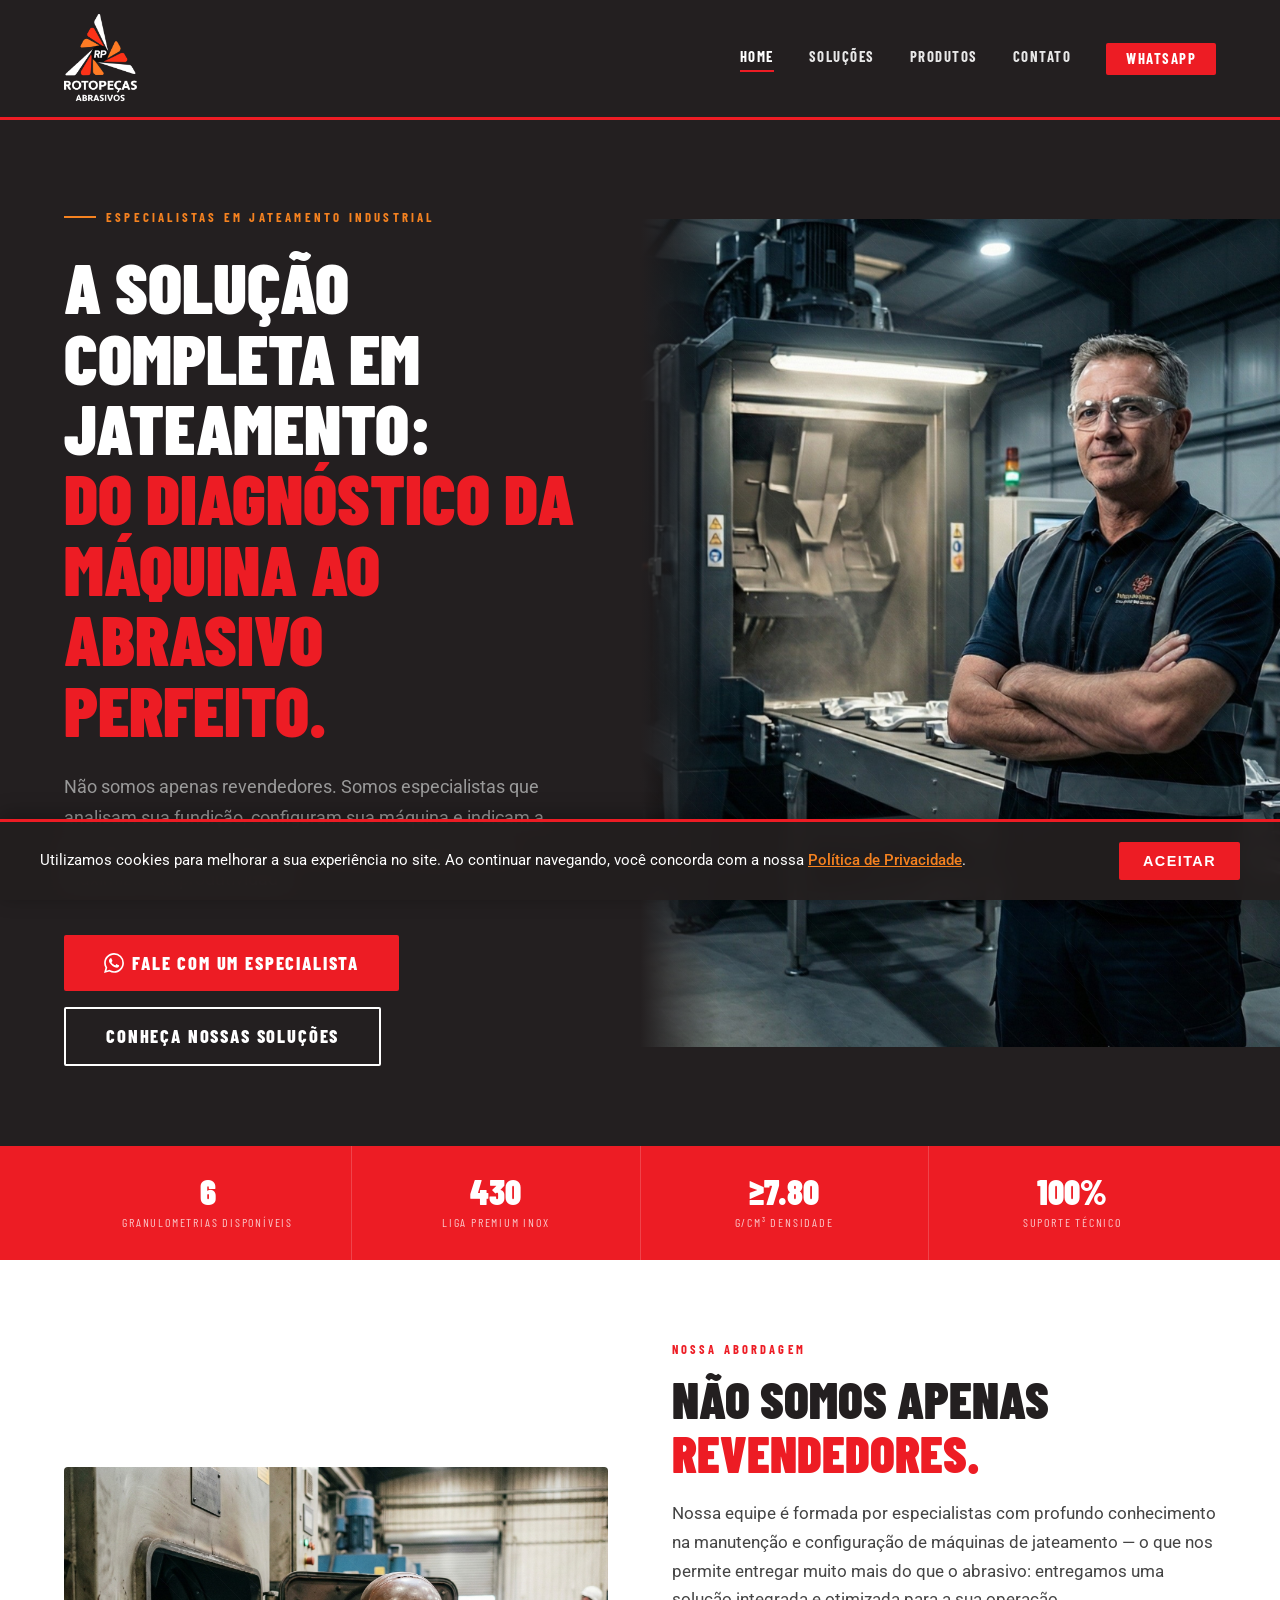
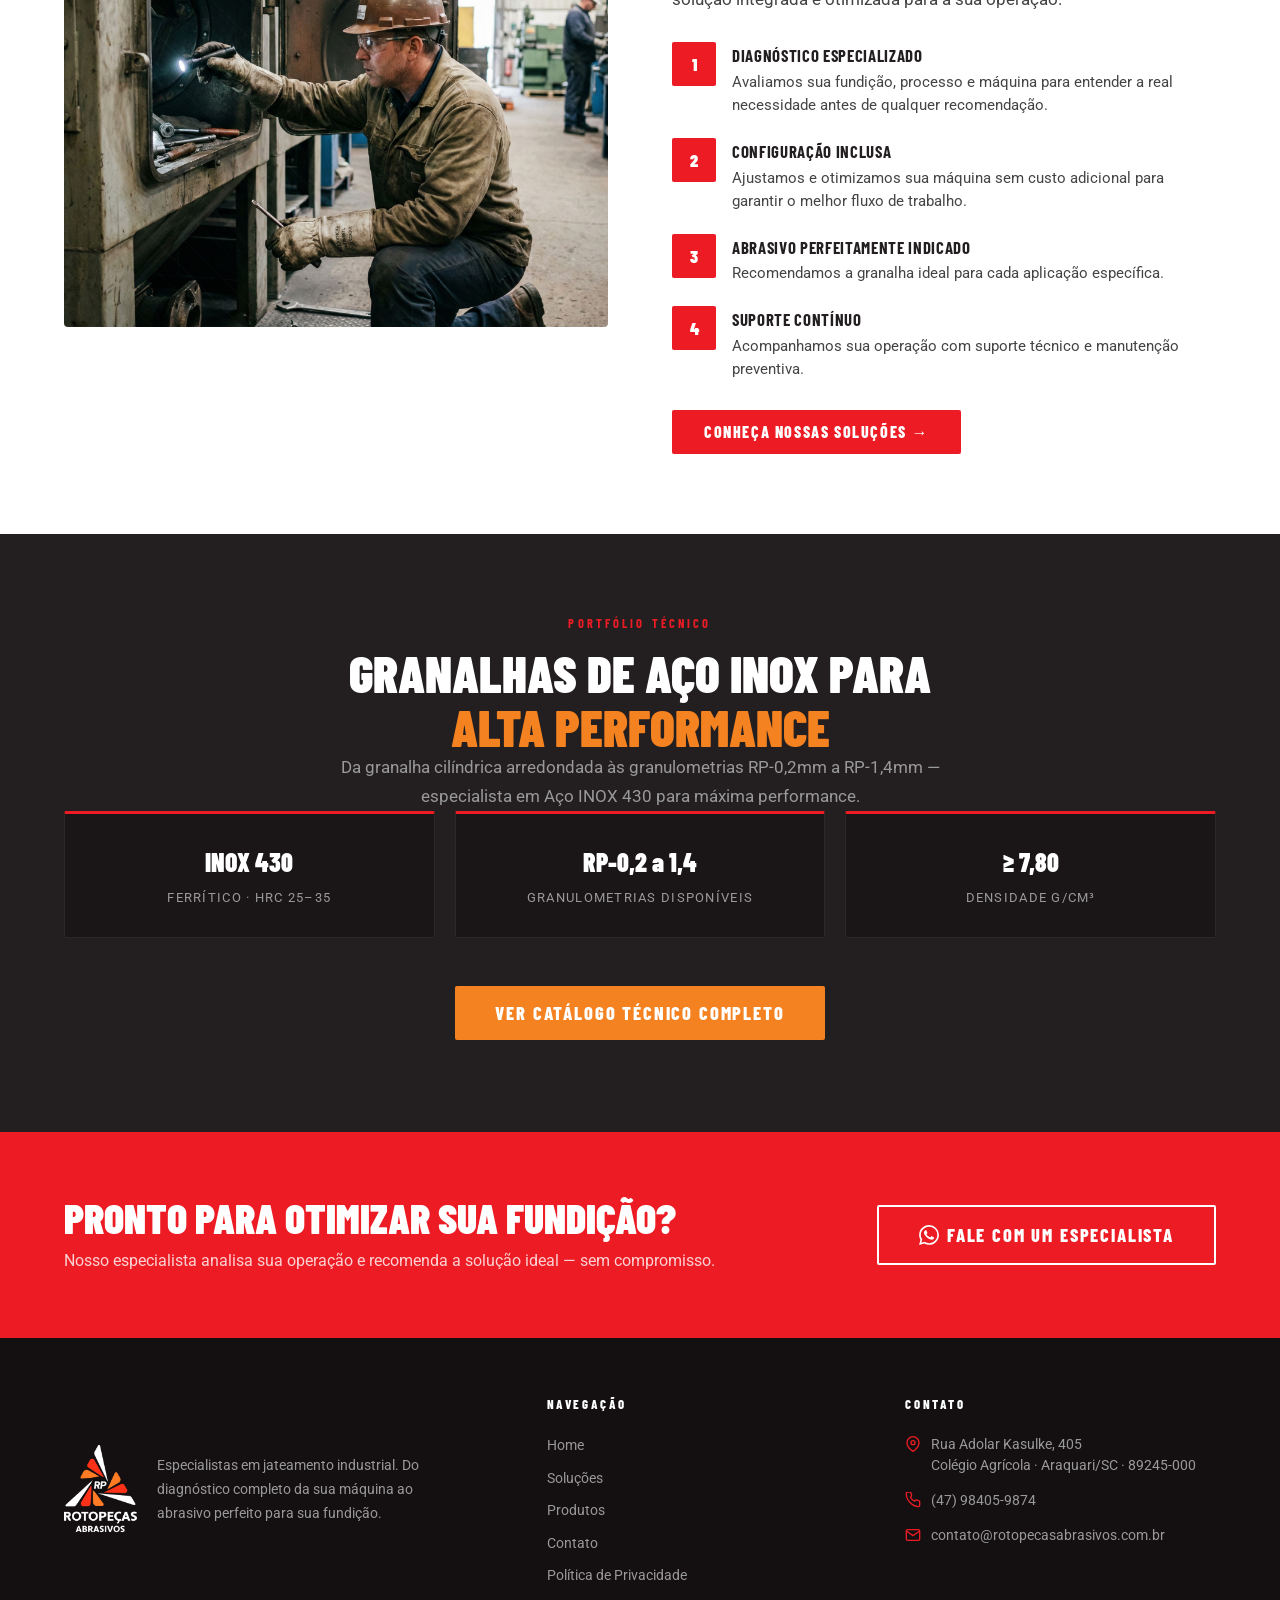
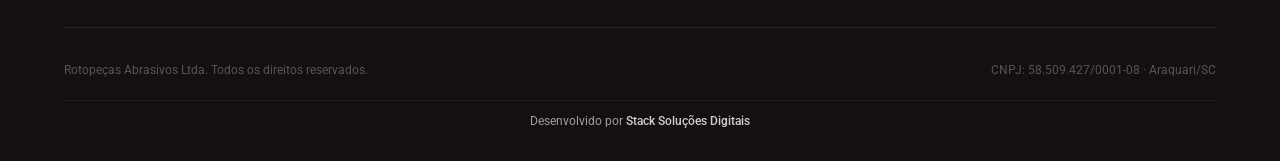
==== commit a1a24c35: "ajustes textos" ====
--- a/index.html
+++ b/index.html
@@ -137,7 +137,7 @@
             <div class="abordagem__point-icon">3</div>
             <div class="abordagem__point-text">
               <strong>Abrasivo Perfeitamente Indicado</strong>
-              <p>Recomendamos a granalha ideal (formato e liga) para cada aplicação específica — inox ou alumínio.</p>
+              <p>Recomendamos a granalha ideal para cada aplicação específica.</p>
             </div>
           </div>
           <div class="abordagem__point">
